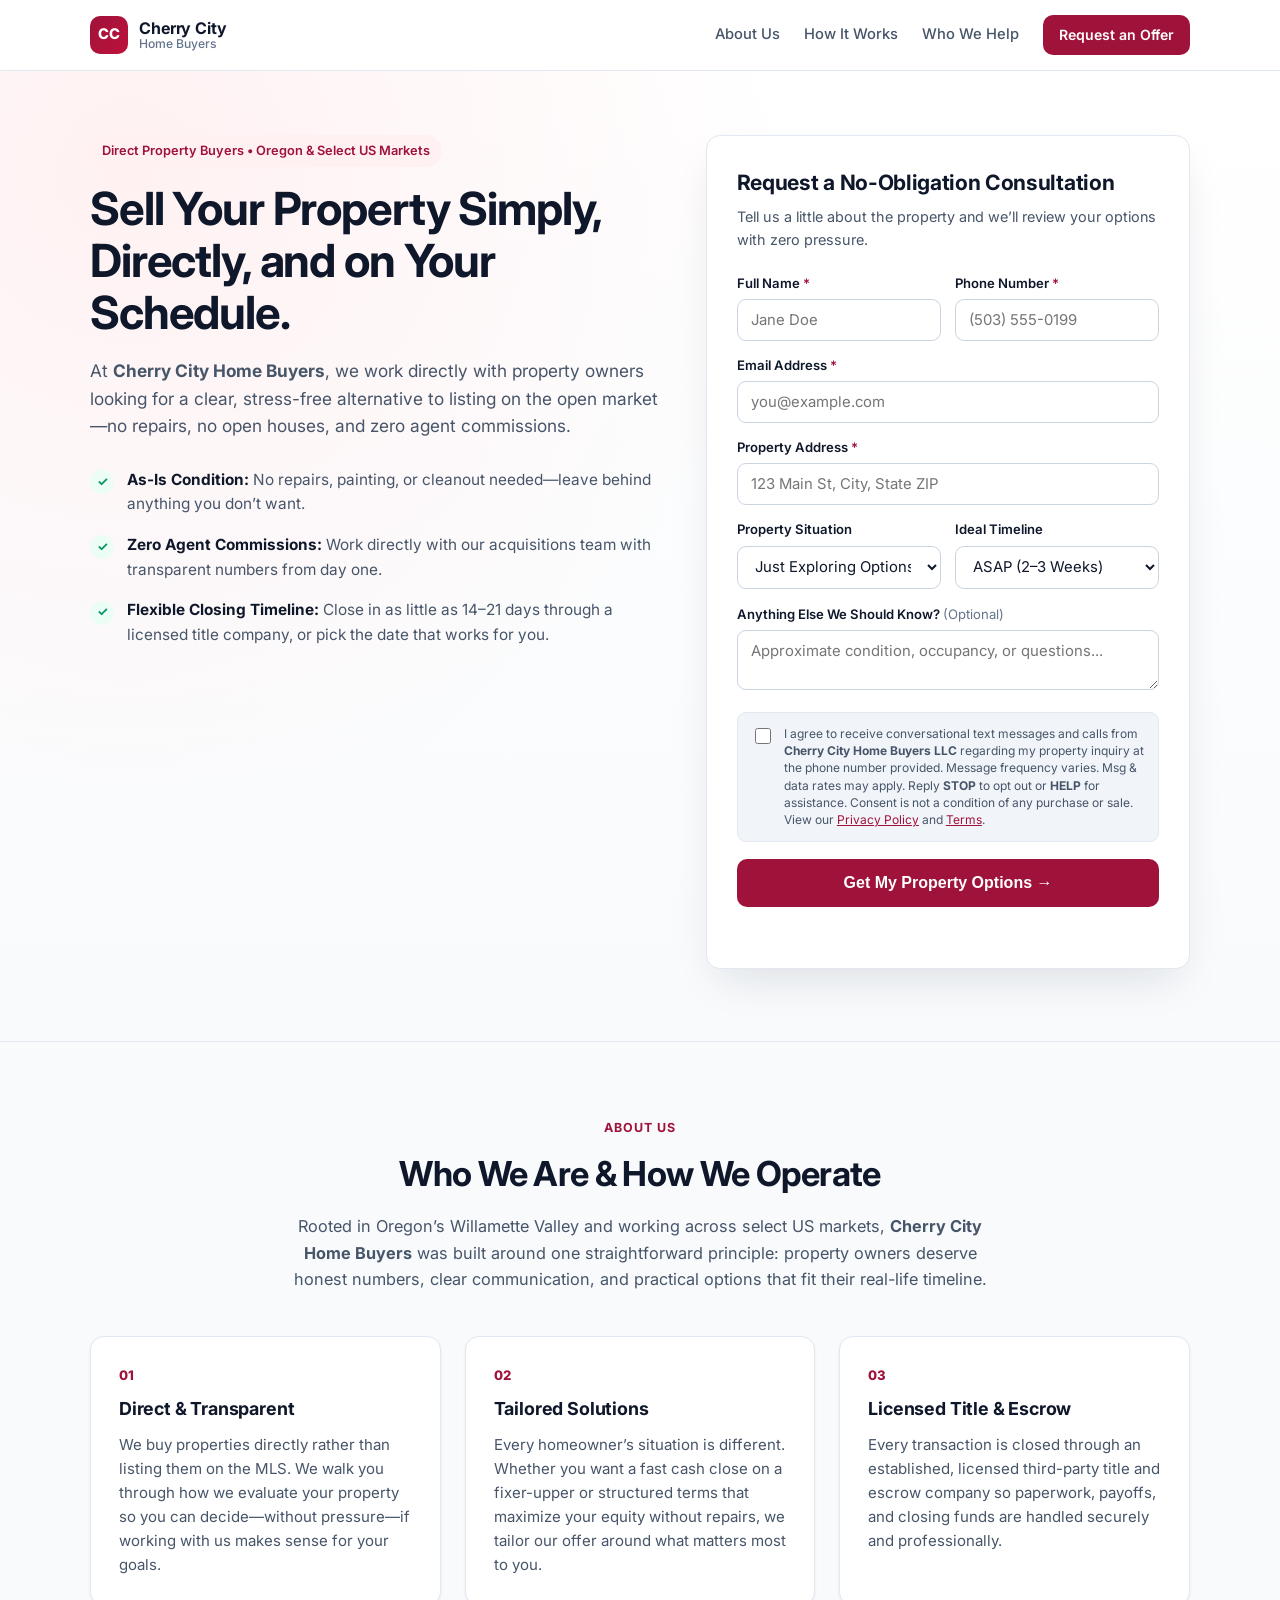
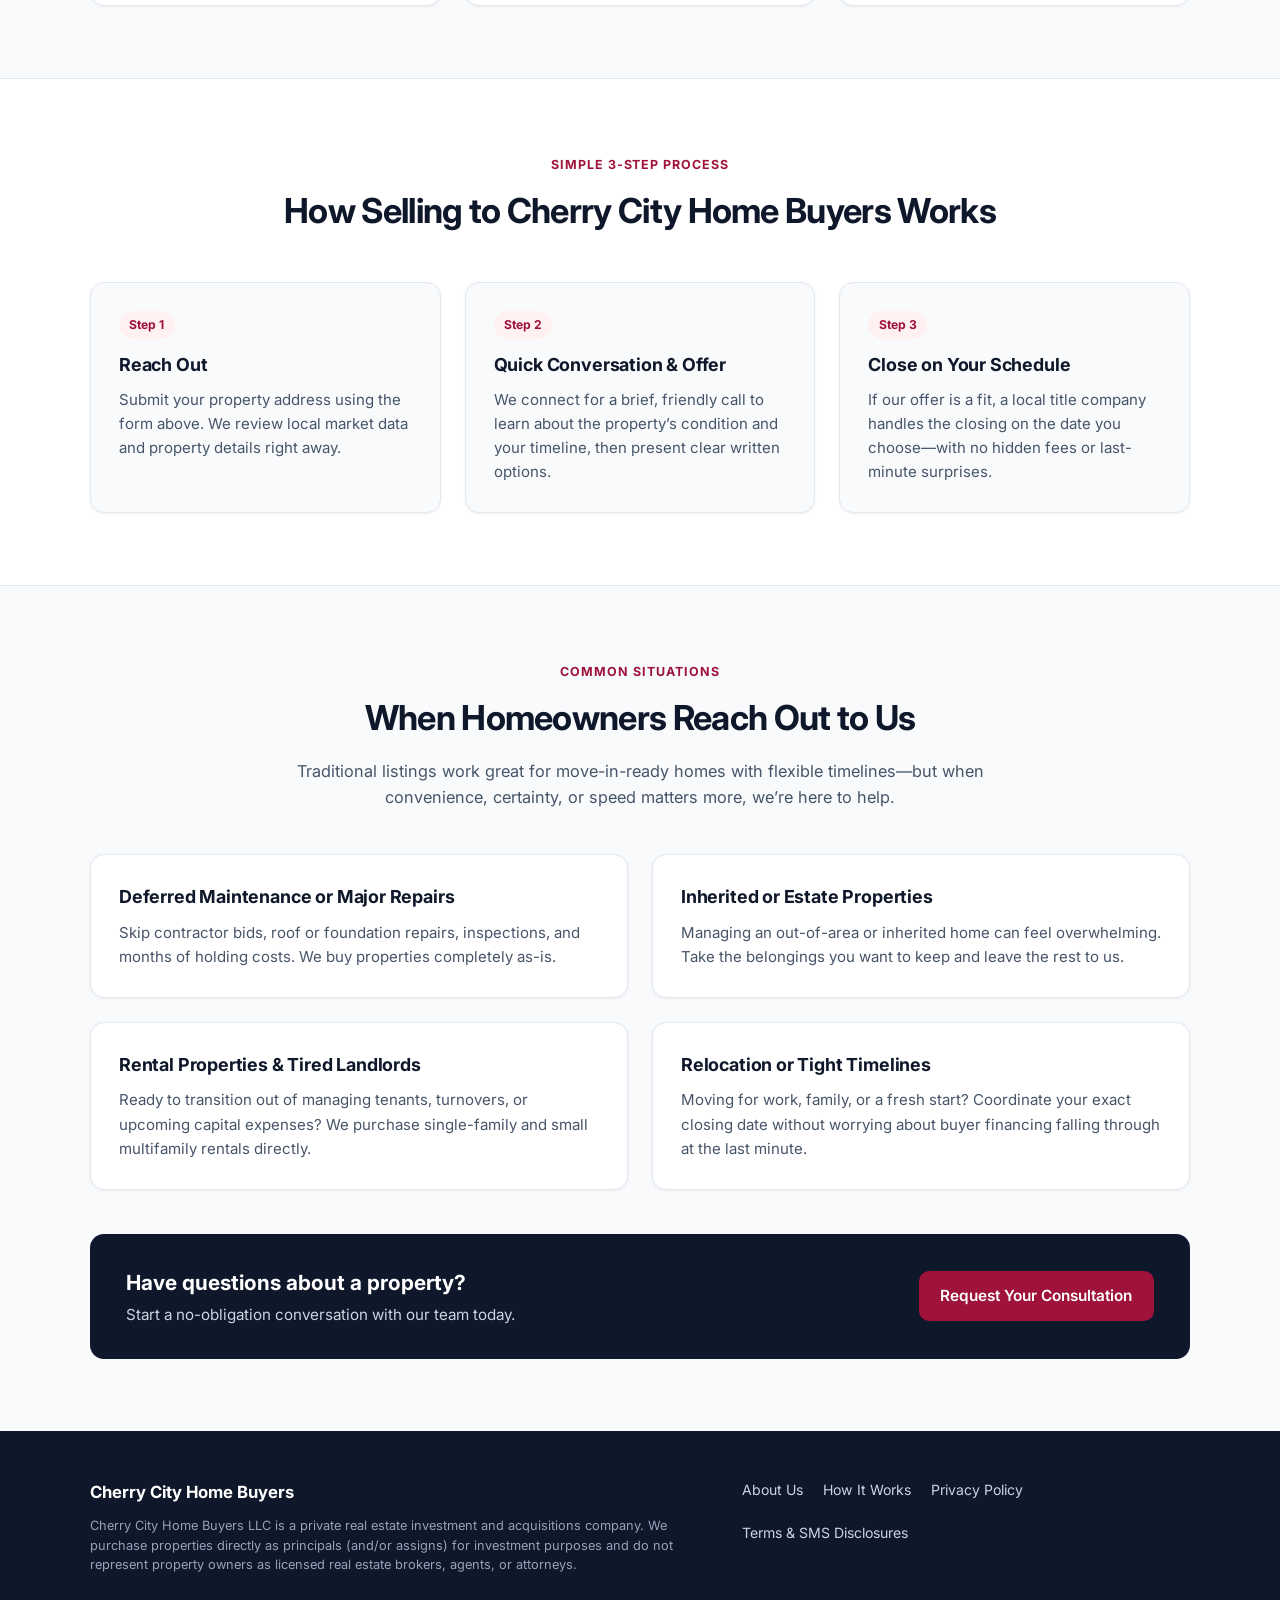
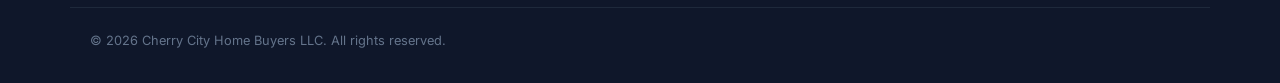
==== index.html @ fb37adcb "Initial launch: Cherry City Home Buyers About Us, lead capture & A2P compliance pages" ====
<!DOCTYPE html>
<html lang="en">
<head>
  <meta charset="UTF-8" />
  <meta name="viewport" content="width=device-width, initial-scale=1.0" />
  <title>Cherry City Home Buyers | Direct Real Estate Solutions</title>
  <meta name="description" content="Cherry City Home Buyers works directly with homeowners in Oregon and select US markets to provide fair, straightforward property offers with zero commissions and flexible closing timelines." />
  <link rel="preconnect" href="https://fonts.googleapis.com" />
  <link rel="preconnect" href="https://fonts.gstatic.com" crossorigin />
  <link href="https://fonts.googleapis.com/css2?family=Inter:wght@400;500;600;700;800&display=swap" rel="stylesheet" />
  <link rel="stylesheet" href="styles.css" />
</head>
<body>
  <!-- Header -->
  <header class="site-header">
    <div class="container nav-inner">
      <a href="#" class="brand" aria-label="Cherry City Home Buyers Home">
        <span class="brand-mark" aria-hidden="true">CC</span>
        <span class="brand-text">
          <strong>Cherry City</strong>
          <span>Home Buyers</span>
        </span>
      </a>
      <nav class="nav-links" aria-label="Primary Navigation">
        <a href="#about">About Us</a>
        <a href="#how-it-works">How It Works</a>
        <a href="#situations">Who We Help</a>
        <a href="#get-offer" class="btn btn-sm btn-primary">Request an Offer</a>
      </nav>
    </div>
  </header>

  <!-- Hero + Lead Capture -->
  <main>
    <section class="hero">
      <div class="container hero-grid">
        <div class="hero-copy">
          <div class="eyebrow">Direct Property Buyers &bull; Oregon &amp; Select US Markets</div>
          <h1>Sell Your Property Simply, Directly, and on Your Schedule.</h1>
          <p class="lead">
            At <strong>Cherry City Home Buyers</strong>, we work directly with property owners looking for a clear, stress-free alternative to listing on the open market—no repairs, no open houses, and zero agent commissions.
          </p>
          <ul class="trust-list">
            <li>
              <span class="check-icon" aria-hidden="true">&#10003;</span>
              <div><strong>As-Is Condition:</strong> No repairs, painting, or cleanout needed—leave behind anything you don’t want.</div>
            </li>
            <li>
              <span class="check-icon" aria-hidden="true">&#10003;</span>
              <div><strong>Zero Agent Commissions:</strong> Work directly with our acquisitions team with transparent numbers from day one.</div>
            </li>
            <li>
              <span class="check-icon" aria-hidden="true">&#10003;</span>
              <div><strong>Flexible Closing Timeline:</strong> Close in as little as 14–21 days through a licensed title company, or pick the date that works for you.</div>
            </li>
          </ul>
        </div>

        <!-- Lead Capture Card -->
        <div class="form-card" id="get-offer">
          <div class="form-card-header">
            <h2>Request a No-Obligation Consultation</h2>
            <p>Tell us a little about the property and we’ll review your options with zero pressure.</p>
          </div>

          <form id="leadForm" novalidate>
            <div class="form-row">
              <div class="field">
                <label for="fullName">Full Name <span class="req">*</span></label>
                <input type="text" id="fullName" name="full_name" placeholder="Jane Doe" required autocomplete="name" />
              </div>
              <div class="field">
                <label for="phone">Phone Number <span class="req">*</span></label>
                <input type="tel" id="phone" name="phone" placeholder="(503) 555-0199" required autocomplete="tel" />
              </div>
            </div>

            <div class="field">
              <label for="email">Email Address <span class="req">*</span></label>
              <input type="email" id="email" name="email" placeholder="you@example.com" required autocomplete="email" />
            </div>

            <div class="field">
              <label for="propertyAddress">Property Address <span class="req">*</span></label>
              <input type="text" id="propertyAddress" name="property_address" placeholder="123 Main St, City, State ZIP" required autocomplete="street-address" />
            </div>

            <div class="form-row">
              <div class="field">
                <label for="situation">Property Situation</label>
                <select id="situation" name="situation">
                  <option value="Exploring Options">Just Exploring Options</option>
                  <option value="Sell As-Is / Needs Repairs">Needs Repairs / Sell As-Is</option>
                  <option value="Inherited / Estate Property">Inherited / Estate Property</option>
                  <option value="Relocating">Relocating / Downsizing</option>
                  <option value="Rental / Landlord">Rental Property / Tired Landlord</option>
                  <option value="Flexible / Creative Terms">Open to Flexible / Creative Terms</option>
                </select>
              </div>
              <div class="field">
                <label for="timeline">Ideal Timeline</label>
                <select id="timeline" name="timeline">
                  <option value="ASAP (2-3 Weeks)">ASAP (2–3 Weeks)</option>
                  <option value="30-60 Days">30–60 Days</option>
                  <option value="60+ Days">60+ Days</option>
                  <option value="No Rush / Just Curious">No Rush / Comparing Options</option>
                </select>
              </div>
            </div>

            <div class="field">
              <label for="notes">Anything Else We Should Know? <span class="opt">(Optional)</span></label>
              <textarea id="notes" name="notes" rows="2" placeholder="Approximate condition, occupancy, or questions..."></textarea>
            </div>

            <!-- Unchecked SMS Opt-In Checkbox (A2P 10DLC Carrier Compliant) -->
            <div class="consent-box">
              <input type="checkbox" id="smsConsent" name="sms_consent" value="yes" />
              <label for="smsConsent">
                I agree to receive conversational text messages and calls from <strong>Cherry City Home Buyers LLC</strong> regarding my property inquiry at the phone number provided. Message frequency varies. Msg &amp; data rates may apply. Reply <strong>STOP</strong> to opt out or <strong>HELP</strong> for assistance. Consent is not a condition of any purchase or sale. View our <a href="privacy.html">Privacy Policy</a> and <a href="terms.html">Terms</a>.
              </label>
            </div>

            <button type="submit" class="btn btn-primary btn-block" id="submitBtn">
              Get My Property Options &rarr;
            </button>
            <p class="form-status" id="formStatus" role="status" aria-live="polite"></p>
          </form>
        </div>
      </div>
    </section>

    <!-- About Us Section -->
    <section class="section" id="about">
      <div class="container">
        <div class="section-header">
          <span class="section-tag">About Us</span>
          <h2>Who We Are &amp; How We Operate</h2>
          <p>
            Rooted in Oregon’s Willamette Valley and working across select US markets, <strong>Cherry City Home Buyers</strong> was built around one straightforward principle: property owners deserve honest numbers, clear communication, and practical options that fit their real-life timeline.
          </p>
        </div>

        <div class="cards-grid three-col">
          <article class="info-card">
            <div class="card-num">01</div>
            <h3>Direct &amp; Transparent</h3>
            <p>
              We buy properties directly rather than listing them on the MLS. We walk you through how we evaluate your property so you can decide—without pressure—if working with us makes sense for your goals.
            </p>
          </article>

          <article class="info-card">
            <div class="card-num">02</div>
            <h3>Tailored Solutions</h3>
            <p>
              Every homeowner’s situation is different. Whether you want a fast cash close on a fixer-upper or structured terms that maximize your equity without repairs, we tailor our offer around what matters most to you.
            </p>
          </article>

          <article class="info-card">
            <div class="card-num">03</div>
            <h3>Licensed Title &amp; Escrow</h3>
            <p>
              Every transaction is closed through an established, licensed third-party title and escrow company so paperwork, payoffs, and closing funds are handled securely and professionally.
            </p>
          </article>
        </div>
      </div>
    </section>

    <!-- How It Works -->
    <section class="section section-alt" id="how-it-works">
      <div class="container">
        <div class="section-header">
          <span class="section-tag">Simple 3-Step Process</span>
          <h2>How Selling to Cherry City Home Buyers Works</h2>
        </div>

        <div class="steps-grid">
          <div class="step-card">
            <span class="step-badge">Step 1</span>
            <h3>Reach Out</h3>
            <p>Submit your property address using the form above. We review local market data and property details right away.</p>
          </div>
          <div class="step-card">
            <span class="step-badge">Step 2</span>
            <h3>Quick Conversation &amp; Offer</h3>
            <p>We connect for a brief, friendly call to learn about the property’s condition and your timeline, then present clear written options.</p>
          </div>
          <div class="step-card">
            <span class="step-badge">Step 3</span>
            <h3>Close on Your Schedule</h3>
            <p>If our offer is a fit, a local title company handles the closing on the date you choose—with no hidden fees or last-minute surprises.</p>
          </div>
        </div>
      </div>
    </section>

    <!-- Situations We Help With -->
    <section class="section" id="situations">
      <div class="container">
        <div class="section-header">
          <span class="section-tag">Common Situations</span>
          <h2>When Homeowners Reach Out to Us</h2>
          <p>Traditional listings work great for move-in-ready homes with flexible timelines—but when convenience, certainty, or speed matters more, we’re here to help.</p>
        </div>

        <div class="cards-grid two-col">
          <div class="situation-item">
            <h3>Deferred Maintenance or Major Repairs</h3>
            <p>Skip contractor bids, roof or foundation repairs, inspections, and months of holding costs. We buy properties completely as-is.</p>
          </div>
          <div class="situation-item">
            <h3>Inherited or Estate Properties</h3>
            <p>Managing an out-of-area or inherited home can feel overwhelming. Take the belongings you want to keep and leave the rest to us.</p>
          </div>
          <div class="situation-item">
            <h3>Rental Properties &amp; Tired Landlords</h3>
            <p>Ready to transition out of managing tenants, turnovers, or upcoming capital expenses? We purchase single-family and small multifamily rentals directly.</p>
          </div>
          <div class="situation-item">
            <h3>Relocation or Tight Timelines</h3>
            <p>Moving for work, family, or a fresh start? Coordinate your exact closing date without worrying about buyer financing falling through at the last minute.</p>
          </div>
        </div>

        <div class="cta-banner">
          <div>
            <h3>Have questions about a property?</h3>
            <p>Start a no-obligation conversation with our team today.</p>
          </div>
          <a href="#get-offer" class="btn btn-primary">Request Your Consultation</a>
        </div>
      </div>
    </section>
  </main>

  <!-- Footer -->
  <footer class="site-footer">
    <div class="container footer-inner">
      <div class="footer-brand">
        <strong>Cherry City Home Buyers</strong>
        <p class="disclosure">
          Cherry City Home Buyers LLC is a private real estate investment and acquisitions company. We purchase properties directly as principals (and/or assigns) for investment purposes and do not represent property owners as licensed real estate brokers, agents, or attorneys.
        </p>
      </div>
      <div class="footer-links">
        <a href="#about">About Us</a>
        <a href="#how-it-works">How It Works</a>
        <a href="privacy.html">Privacy Policy</a>
        <a href="terms.html">Terms &amp; SMS Disclosures</a>
      </div>
    </div>
    <div class="container footer-bottom">
      <span>&copy; <span id="year">2026</span> Cherry City Home Buyers LLC. All rights reserved.</span>
    </div>
  </footer>

  <script src="script.js"></script>
</body>
</html>
---- styles.css ----
:root {
  --bg: #f8fafc;
  --surface: #ffffff;
  --surface-alt: #f1f5f9;
  --ink: #0f172a;
  --ink-muted: #475569;
  --ink-subtle: #64748b;
  --accent: #9f1239;       /* Refined Cherry Crimson */
  --accent-hover: #881337;
  --accent-soft: #fff1f2;
  --emerald: #059669;
  --border: #e2e8f0;
  --radius: 14px;
  --shadow-sm: 0 1px 3px rgba(15, 23, 42, 0.06);
  --shadow-lg: 0 20px 45px -12px rgba(15, 23, 42, 0.12);
}

*, *::before, *::after {
  box-sizing: border-box;
}

html {
  scroll-behavior: smooth;
}

body {
  margin: 0;
  font-family: 'Inter', -apple-system, BlinkMacSystemFont, 'Segoe UI', Roboto, sans-serif;
  color: var(--ink);
  background-color: var(--bg);
  line-height: 1.6;
  -webkit-font-smoothing: antialiased;
}

.container {
  width: 100%;
  max-width: 1140px;
  margin: 0 auto;
  padding: 0 1.25rem;
}

/* Header */
.site-header {
  position: sticky;
  top: 0;
  z-index: 50;
  background: rgba(255, 255, 255, 0.92);
  backdrop-filter: blur(10px);
  border-bottom: 1px solid var(--border);
}

.nav-inner {
  display: flex;
  align-items: center;
  justify-content: space-between;
  height: 70px;
  gap: 1rem;
}

.brand {
  display: inline-flex;
  align-items: center;
  gap: 0.7rem;
  text-decoration: none;
  color: var(--ink);
}

.brand-mark {
  display: inline-flex;
  align-items: center;
  justify-content: center;
  width: 38px;
  height: 38px;
  border-radius: 10px;
  background: linear-gradient(135deg, var(--accent), #be123c);
  color: #fff;
  font-weight: 800;
  font-size: 0.92rem;
  letter-spacing: -0.02em;
}

.brand-text {
  display: flex;
  flex-direction: column;
  line-height: 1.15;
}

.brand-text strong {
  font-size: 1rem;
  font-weight: 700;
  letter-spacing: -0.01em;
}

.brand-text span {
  font-size: 0.76rem;
  color: var(--ink-subtle);
  font-weight: 500;
}

.nav-links {
  display: flex;
  align-items: center;
  gap: 1.5rem;
}

.nav-links a:not(.btn) {
  text-decoration: none;
  color: var(--ink-muted);
  font-size: 0.92rem;
  font-weight: 500;
  transition: color 0.15s ease;
}

.nav-links a:not(.btn):hover {
  color: var(--ink);
}

/* Buttons */
.btn {
  display: inline-flex;
  align-items: center;
  justify-content: center;
  padding: 0.8rem 1.35rem;
  border-radius: 10px;
  font-weight: 600;
  font-size: 0.96rem;
  text-decoration: none;
  border: none;
  cursor: pointer;
  transition: background-color 0.15s ease, transform 0.1s ease;
}

.btn-sm {
  padding: 0.55rem 1rem;
  font-size: 0.88rem;
}

.btn-primary {
  background-color: var(--accent);
  color: #ffffff;
}

.btn-primary:hover {
  background-color: var(--accent-hover);
}

.btn-block {
  width: 100%;
  padding: 0.92rem 1.4rem;
  font-size: 1rem;
}

/* Hero */
.hero {
  padding: 4rem 0 4.5rem;
  background: radial-gradient(circle at 10% 10%, #fff1f2 0%, transparent 45%),
              linear-gradient(180deg, #ffffff 0%, var(--bg) 100%);
  border-bottom: 1px solid var(--border);
}

.hero-grid {
  display: grid;
  grid-template-columns: 1.08fr 0.92fr;
  gap: 3rem;
  align-items: start;
}

.eyebrow {
  display: inline-block;
  padding: 0.35rem 0.75rem;
  border-radius: 999px;
  background: var(--accent-soft);
  color: var(--accent);
  font-size: 0.8rem;
  font-weight: 600;
  margin-bottom: 1rem;
}

.hero-copy h1 {
  font-size: clamp(2rem, 3.8vw, 2.85rem);
  line-height: 1.14;
  letter-spacing: -0.025em;
  margin: 0 0 1.15rem;
}

.lead {
  font-size: 1.08rem;
  color: var(--ink-muted);
  margin: 0 0 1.75rem;
}

.trust-list {
  list-style: none;
  padding: 0;
  margin: 0;
  display: grid;
  gap: 1rem;
}

.trust-list li {
  display: flex;
  align-items: flex-start;
  gap: 0.8rem;
  font-size: 0.96rem;
  color: var(--ink-muted);
}

.trust-list strong {
  color: var(--ink);
}

.check-icon {
  flex-shrink: 0;
  width: 24px;
  height: 24px;
  border-radius: 50%;
  background: #ecfdf5;
  color: var(--emerald);
  display: inline-flex;
  align-items: center;
  justify-content: center;
  font-size: 0.8rem;
  font-weight: 700;
  margin-top: 0.15rem;
}

/* Lead Form Card */
.form-card {
  background: var(--surface);
  border: 1px solid var(--border);
  border-radius: var(--radius);
  padding: 1.85rem;
  box-shadow: var(--shadow-lg);
}

.form-card-header h2 {
  margin: 0 0 0.35rem;
  font-size: 1.32rem;
  letter-spacing: -0.015em;
}

.form-card-header p {
  margin: 0 0 1.35rem;
  font-size: 0.9rem;
  color: var(--ink-muted);
}

.form-row {
  display: grid;
  grid-template-columns: 1fr 1fr;
  gap: 0.85rem;
}

.field {
  margin-bottom: 0.9rem;
}

.field label {
  display: block;
  font-size: 0.82rem;
  font-weight: 600;
  margin-bottom: 0.32rem;
  color: var(--ink);
}

.req {
  color: var(--accent);
}

.opt {
  color: var(--ink-subtle);
  font-weight: 400;
}

.field input,
.field select,
.field textarea {
  width: 100%;
  padding: 0.68rem 0.82rem;
  border: 1px solid #cbd5e1;
  border-radius: 9px;
  font-family: inherit;
  font-size: 0.93rem;
  color: var(--ink);
  background: #ffffff;
  transition: border-color 0.15s ease, box-shadow 0.15s ease;
}

.field input:focus,
.field select:focus,
.field textarea:focus {
  outline: none;
  border-color: var(--accent);
  box-shadow: 0 0 0 3px rgba(159, 18, 57, 0.12);
}

.consent-box {
  display: flex;
  align-items: flex-start;
  gap: 0.6rem;
  background: var(--surface-alt);
  border: 1px solid var(--border);
  border-radius: 9px;
  padding: 0.75rem 0.85rem;
  margin: 0.5rem 0 1.1rem;
}

.consent-box input[type="checkbox"] {
  margin-top: 0.22rem;
  width: 16px;
  height: 16px;
  accent-color: var(--accent);
  flex-shrink: 0;
}

.consent-box label {
  font-size: 0.75rem;
  line-height: 1.45;
  color: var(--ink-muted);
}

.consent-box a {
  color: var(--accent);
}

.form-status {
  margin: 0.75rem 0 0;
  font-size: 0.88rem;
  text-align: center;
  min-height: 1.2rem;
}

.form-status.success {
  color: #047857;
  font-weight: 600;
}

.form-status.error {
  color: #b91c1c;
  font-weight: 500;
}

/* Sections */
.section {
  padding: 4.5rem 0;
}

.section-alt {
  background: var(--surface);
  border-top: 1px solid var(--border);
  border-bottom: 1px solid var(--border);
}

.section-header {
  max-width: 720px;
  margin: 0 auto 2.75rem;
  text-align: center;
}

.section-tag {
  display: inline-block;
  font-size: 0.78rem;
  font-weight: 700;
  text-transform: uppercase;
  letter-spacing: 0.08em;
  color: var(--accent);
  margin-bottom: 0.5rem;
}

.section-header h2 {
  font-size: clamp(1.65rem, 3vw, 2.15rem);
  letter-spacing: -0.02em;
  margin: 0 0 0.8rem;
}

.section-header p {
  margin: 0;
  color: var(--ink-muted);
  font-size: 1.02rem;
}

.cards-grid {
  display: grid;
  gap: 1.5rem;
}

.three-col {
  grid-template-columns: repeat(3, 1fr);
}

.two-col {
  grid-template-columns: repeat(2, 1fr);
}

.info-card,
.step-card,
.situation-item {
  background: var(--surface);
  border: 1px solid var(--border);
  border-radius: var(--radius);
  padding: 1.75rem;
  box-shadow: var(--shadow-sm);
}

.section-alt .step-card {
  background: var(--bg);
}

.card-num {
  font-size: 0.82rem;
  font-weight: 800;
  color: var(--accent);
  margin-bottom: 0.6rem;
}

.info-card h3,
.step-card h3,
.situation-item h3 {
  margin: 0 0 0.55rem;
  font-size: 1.12rem;
  letter-spacing: -0.01em;
}

.info-card p,
.step-card p,
.situation-item p {
  margin: 0;
  color: var(--ink-muted);
  font-size: 0.94rem;
}

.steps-grid {
  display: grid;
  grid-template-columns: repeat(3, 1fr);
  gap: 1.5rem;
}

.step-badge {
  display: inline-block;
  padding: 0.25rem 0.65rem;
  border-radius: 999px;
  background: var(--accent-soft);
  color: var(--accent);
  font-size: 0.76rem;
  font-weight: 700;
  margin-bottom: 0.75rem;
}

.cta-banner {
  margin-top: 2.75rem;
  background: #0f172a;
  color: #ffffff;
  border-radius: var(--radius);
  padding: 2rem 2.25rem;
  display: flex;
  align-items: center;
  justify-content: space-between;
  gap: 1.5rem;
}

.cta-banner h3 {
  margin: 0 0 0.25rem;
  font-size: 1.3rem;
}

.cta-banner p {
  margin: 0;
  color: #cbd5e1;
  font-size: 0.95rem;
}

/* Legal Pages */
.legal-page {
  padding: 3.5rem 0 4.5rem;
}

.legal-box {
  max-width: 800px;
  margin: 0 auto;
  background: var(--surface);
  border: 1px solid var(--border);
  border-radius: var(--radius);
  padding: 2.5rem;
}

.legal-box h1 {
  margin-top: 0;
  font-size: 1.9rem;
}

.legal-box h2 {
  font-size: 1.18rem;
  margin-top: 1.75rem;
}

.legal-box p,
.legal-box li {
  color: var(--ink-muted);
  font-size: 0.95rem;
}

/* Footer */
.site-footer {
  background: #0f172a;
  color: #cbd5e1;
  padding: 3rem 0 2rem;
}

.footer-inner {
  display: flex;
  justify-content: space-between;
  gap: 2rem;
  padding-bottom: 2rem;
  border-bottom: 1px solid #1e293b;
}

.footer-brand {
  max-width: 620px;
}

.footer-brand strong {
  color: #ffffff;
  font-size: 1.05rem;
}

.disclosure {
  margin: 0.6rem 0 0;
  font-size: 0.8rem;
  color: #94a3b8;
  line-height: 1.55;
}

.footer-links {
  display: flex;
  flex-wrap: wrap;
  gap: 1.25rem;
  align-content: flex-start;
}

.footer-links a {
  color: #cbd5e1;
  text-decoration: none;
  font-size: 0.88rem;
}

.footer-links a:hover {
  color: #ffffff;
}

.footer-bottom {
  padding-top: 1.4rem;
  font-size: 0.8rem;
  color: #64748b;
}

/* Responsive */
@media (max-width: 920px) {
  .hero-grid,
  .three-col,
  .steps-grid {
    grid-template-columns: 1fr;
  }

  .hero {
    padding: 2.75rem 0 3.25rem;
  }
}

@media (max-width: 640px) {
  .nav-links a:not(.btn) {
    display: none;
  }

  .form-row,
  .two-col {
    grid-template-columns: 1fr;
  }

  .cta-banner,
  .footer-inner {
    flex-direction: column;
    align-items: flex-start;
  }

  .form-card,
  .legal-box {
    padding: 1.35rem;
  }
}
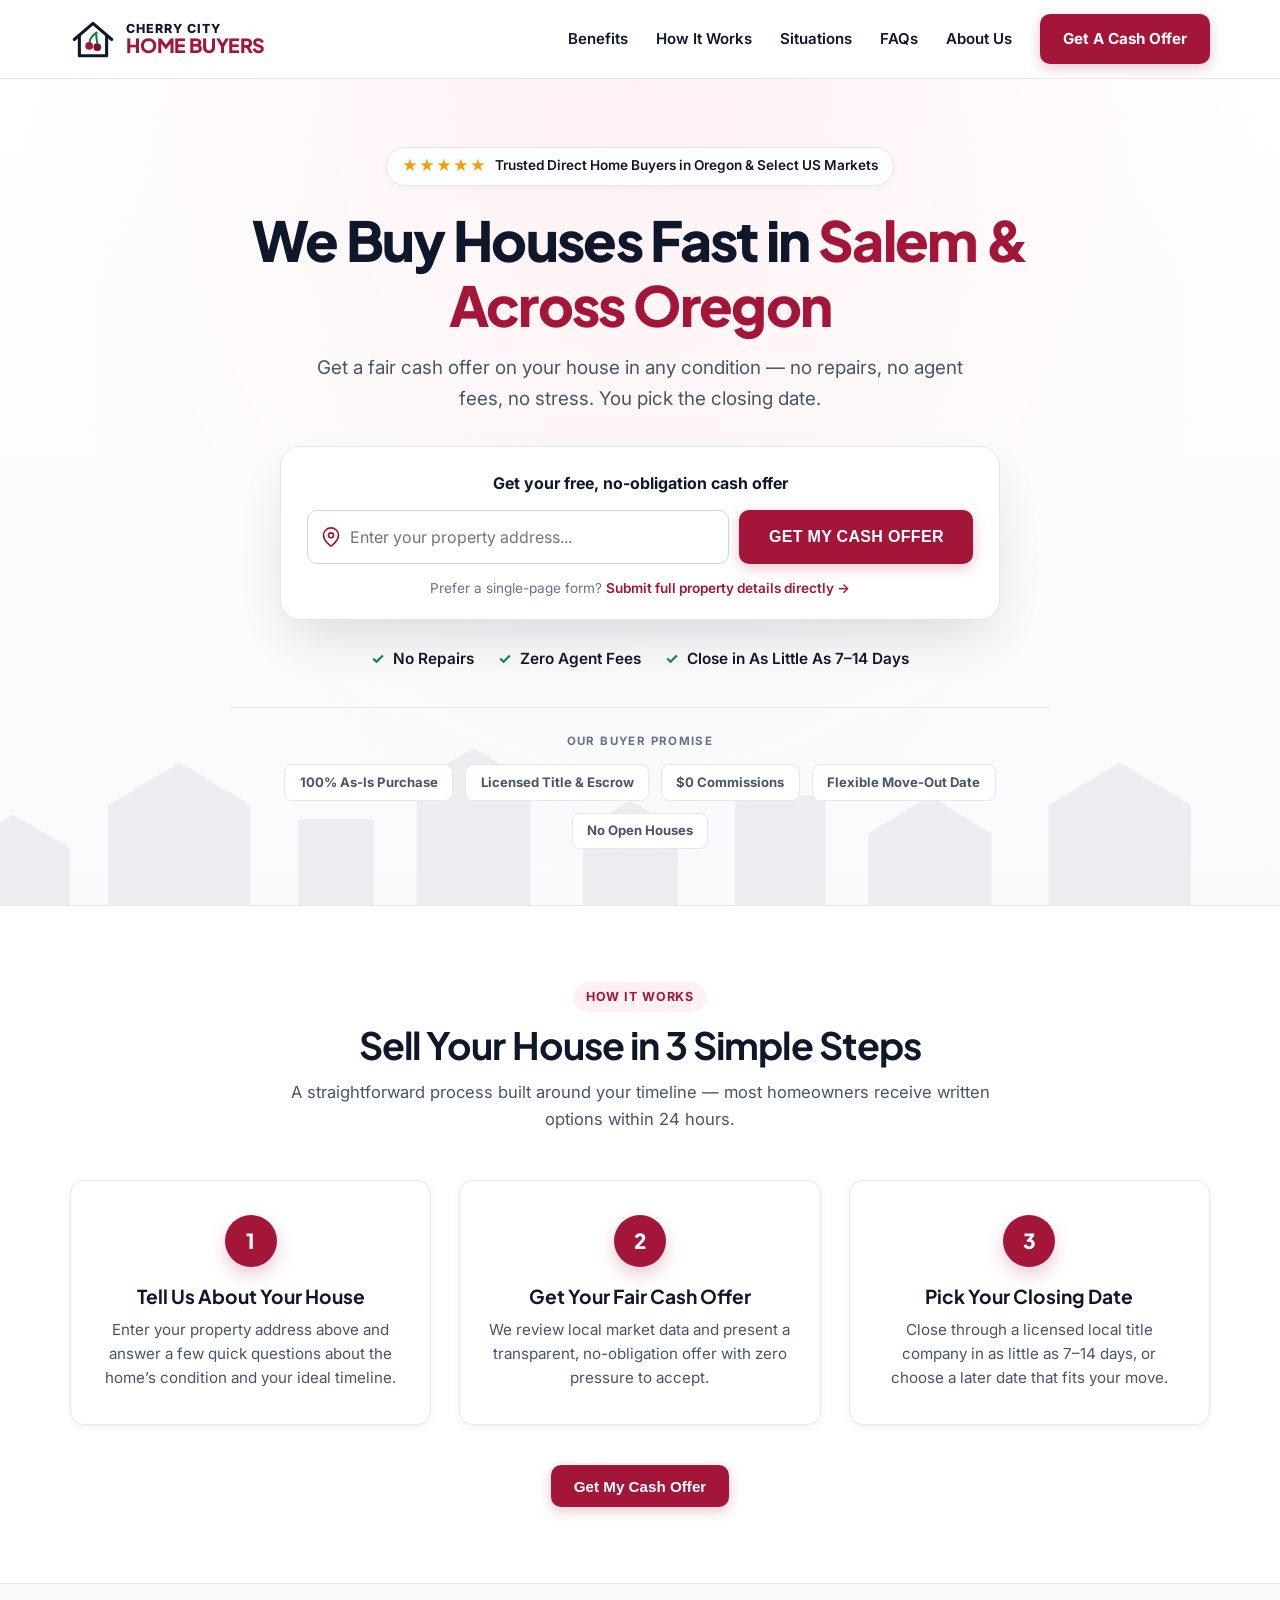
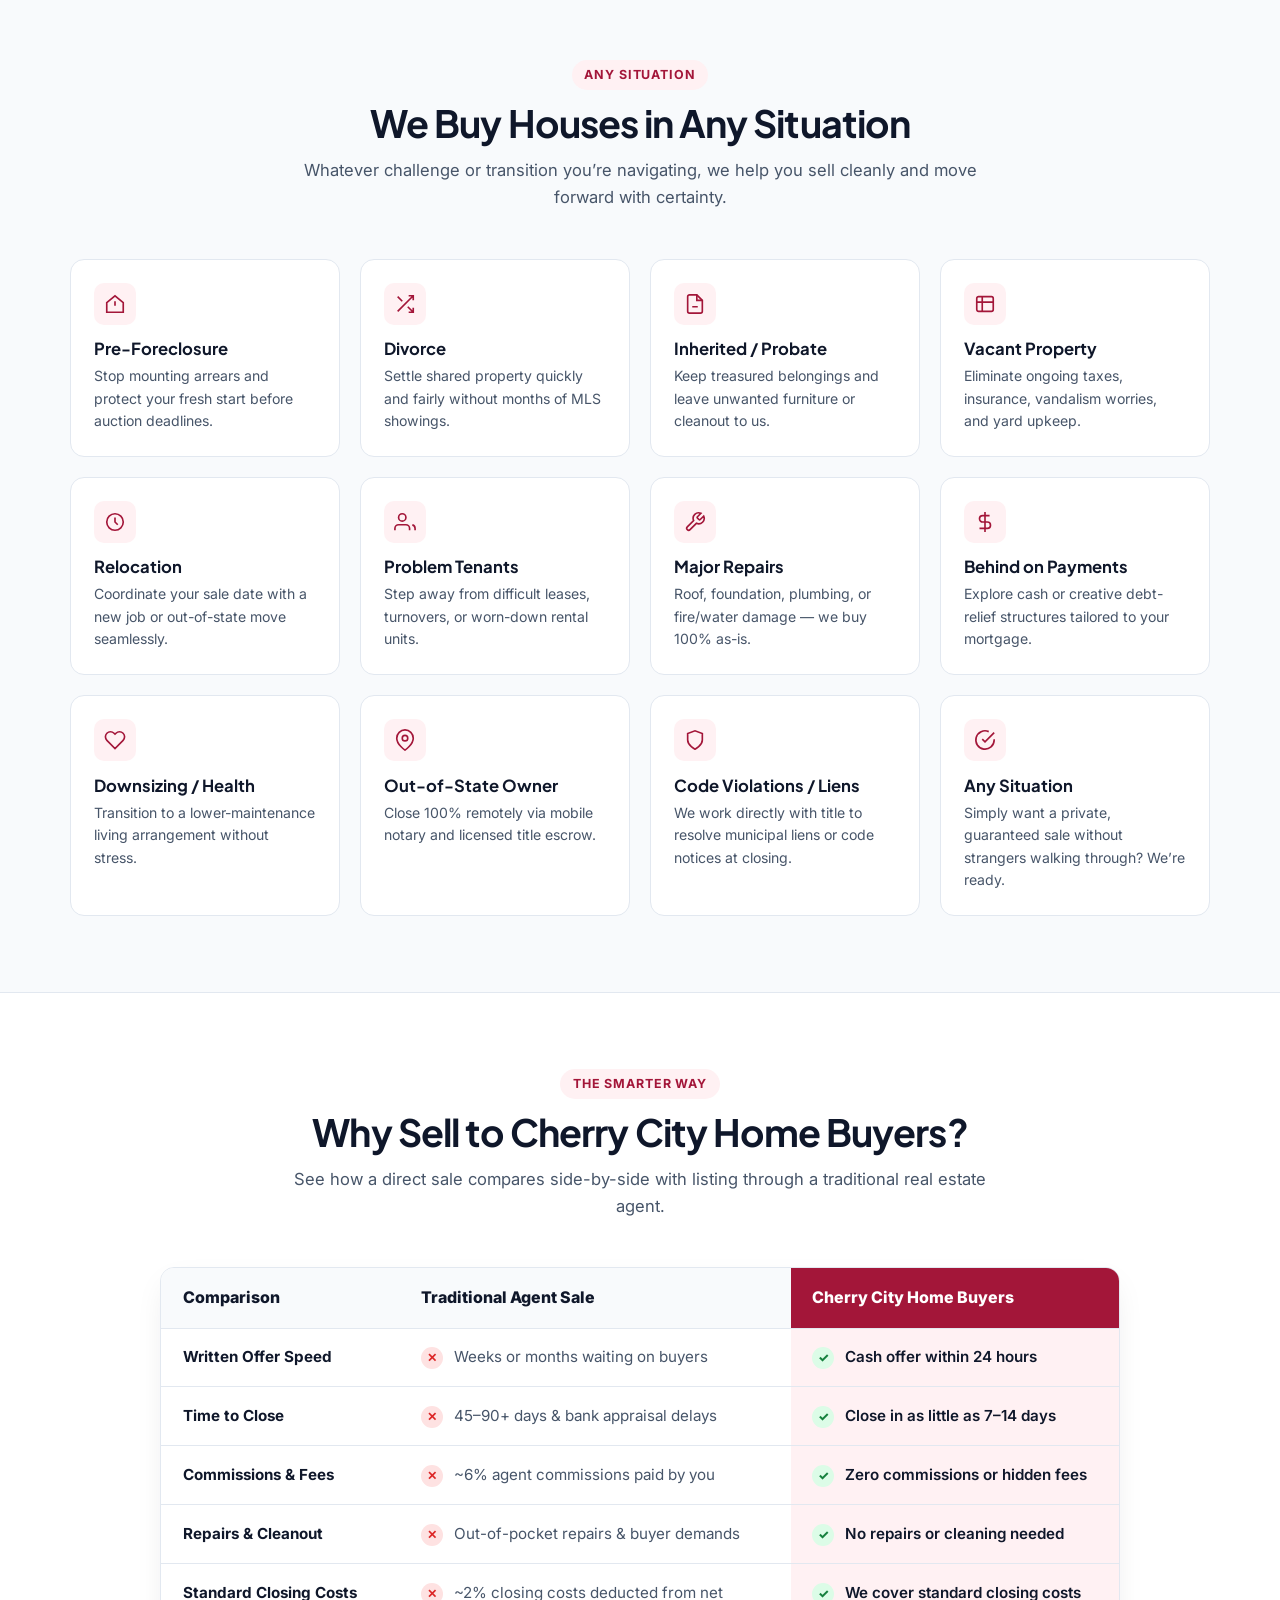
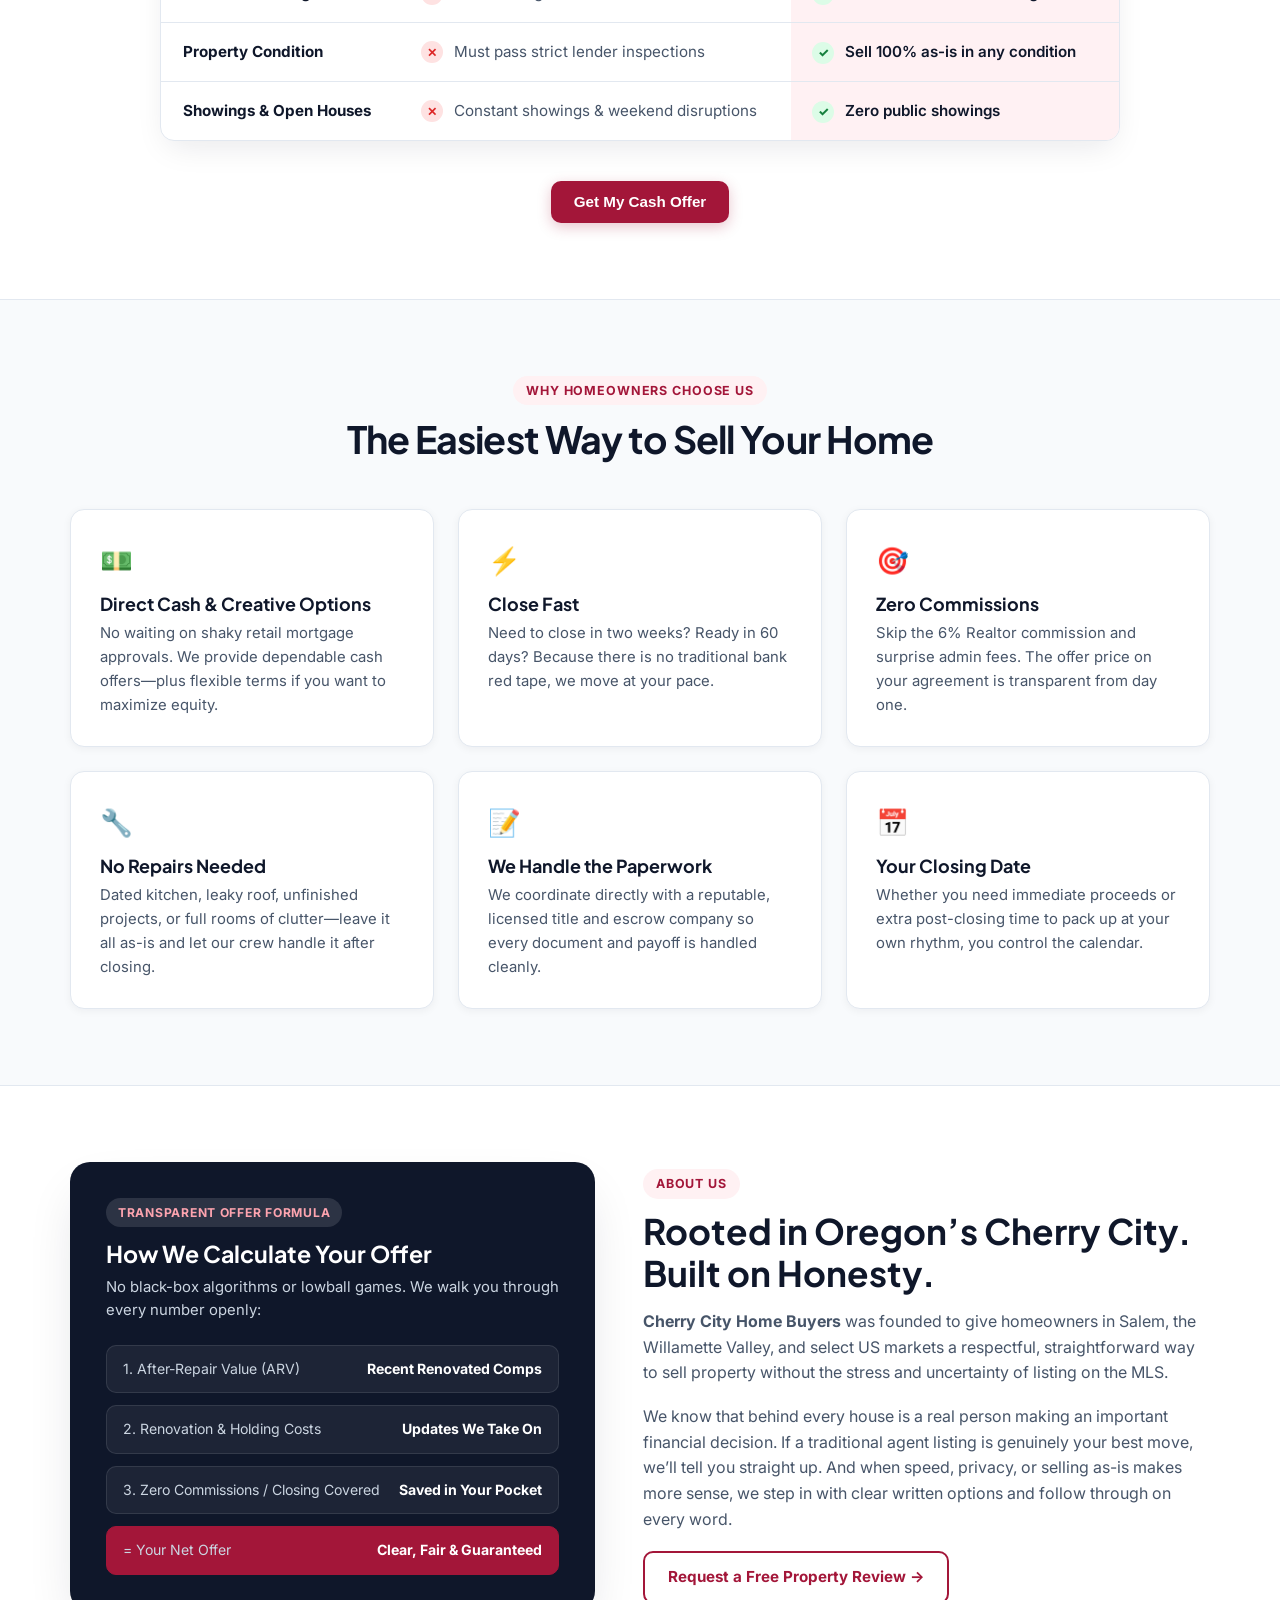
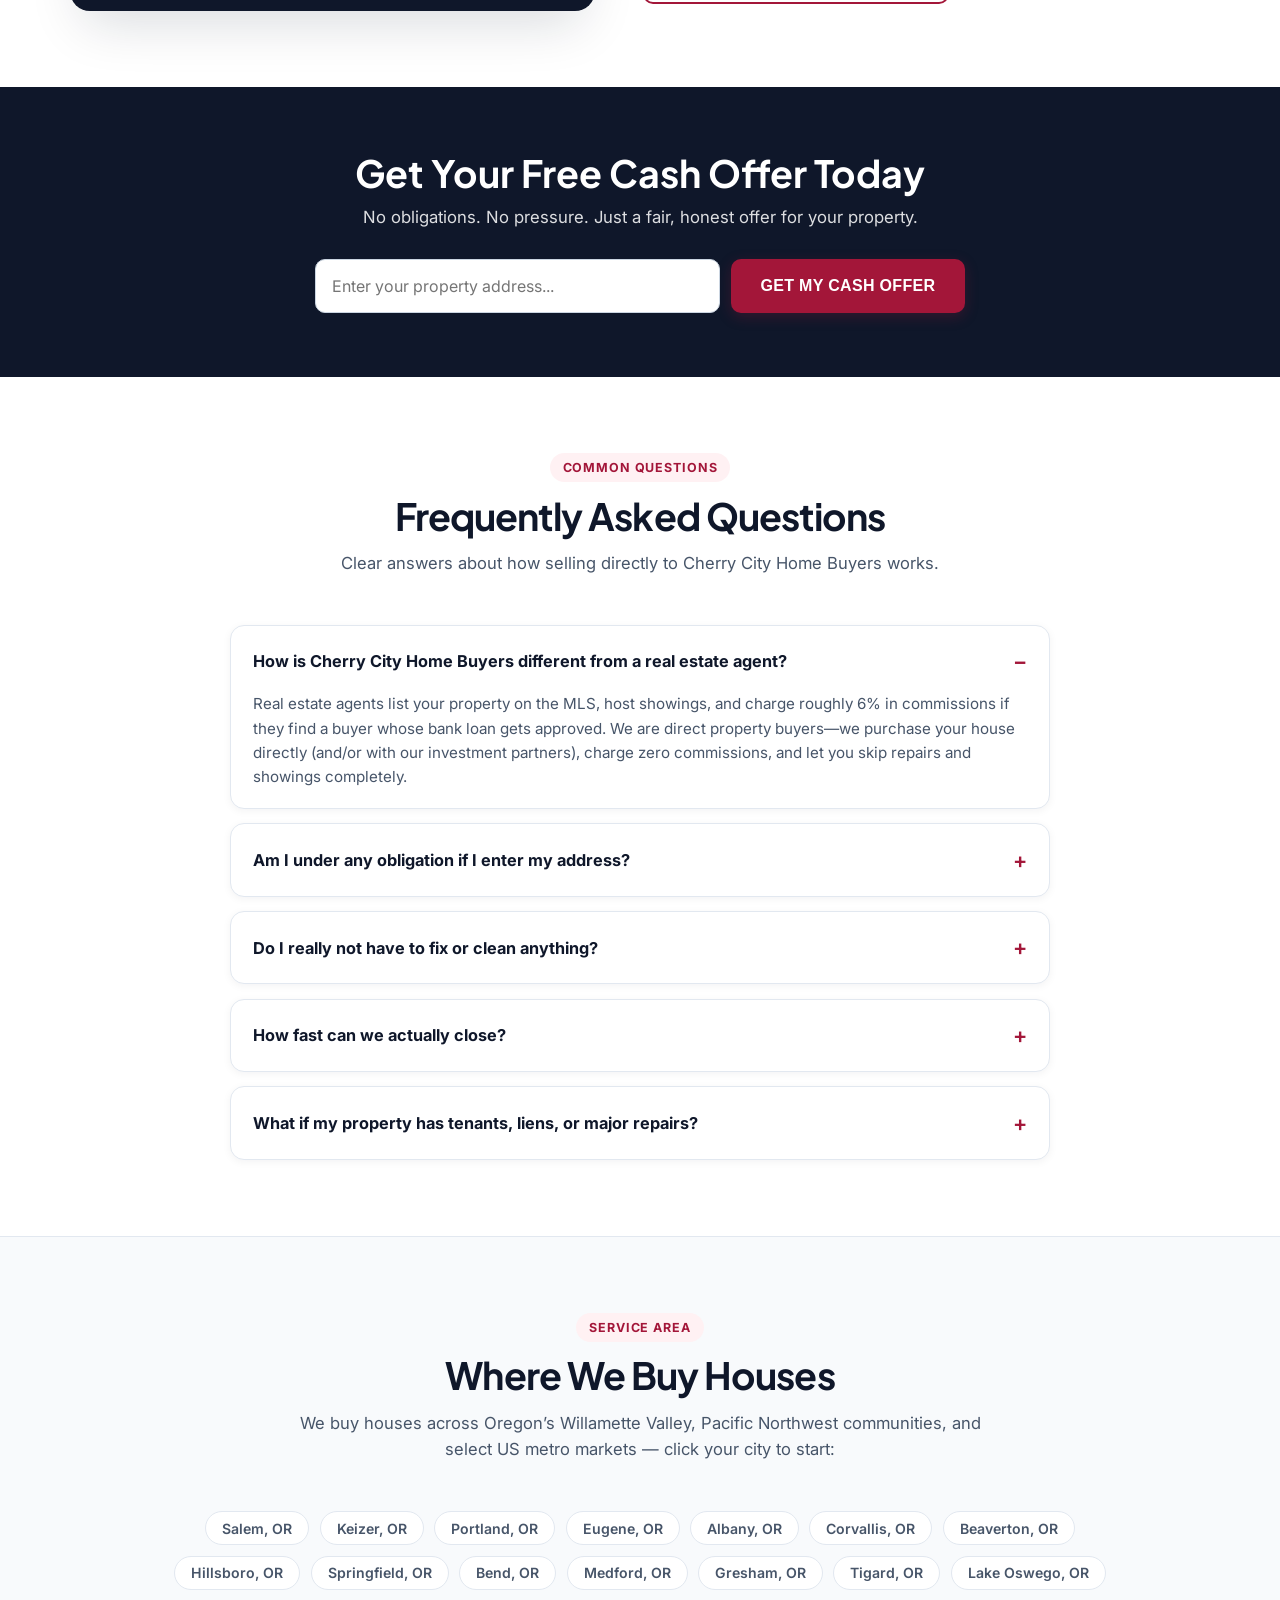
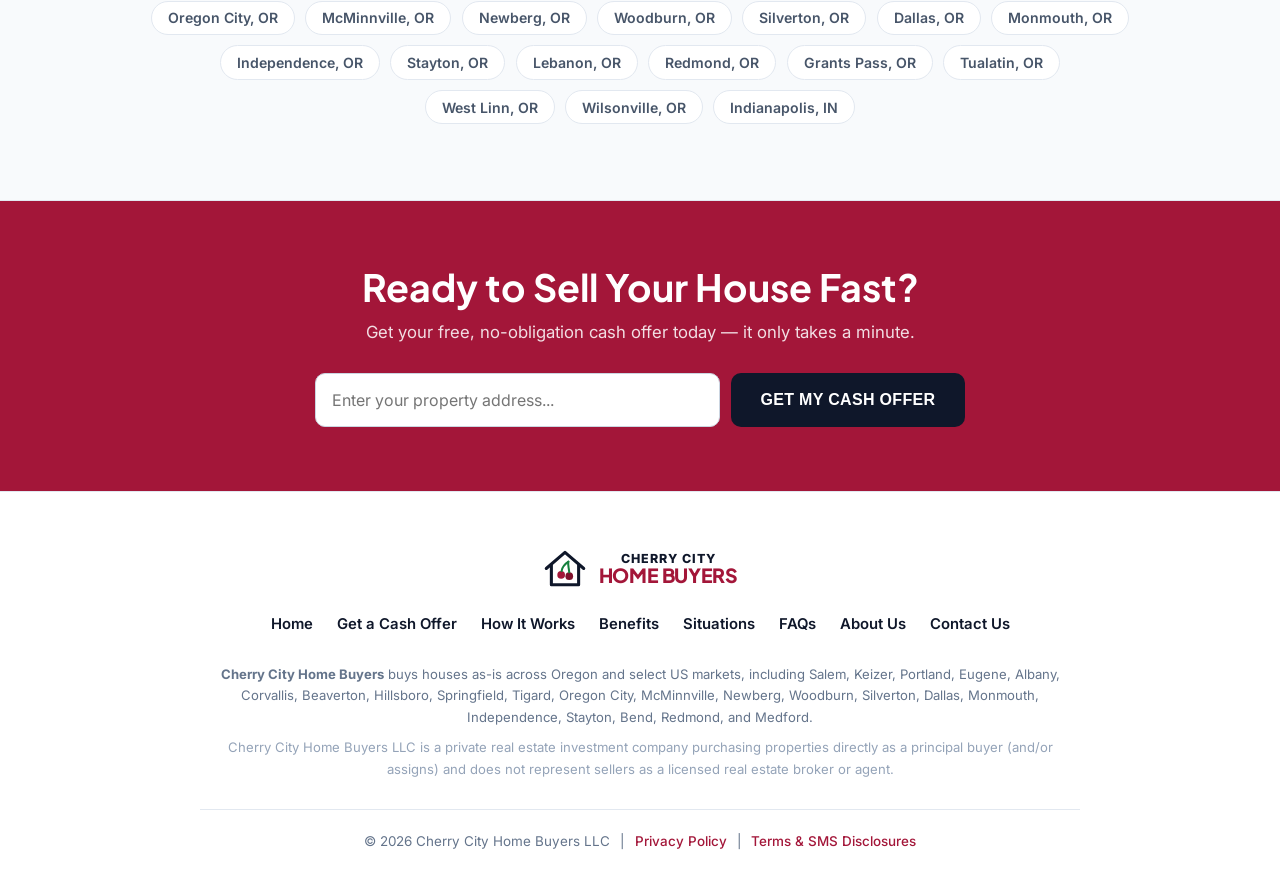
==== commit 40b5d133: "feat(redesign): full conversion layout, live US address autocomplete, 6-step offer wizard & dedicate" ====
--- a/index.html
+++ b/index.html
@@ -3,259 +3,723 @@
 <head>
   <meta charset="UTF-8" />
   <meta name="viewport" content="width=device-width, initial-scale=1.0" />
-  <title>Cherry City Home Buyers | Direct Real Estate Solutions</title>
-  <meta name="description" content="Cherry City Home Buyers works directly with homeowners in Oregon and select US markets to provide fair, straightforward property offers with zero commissions and flexible closing timelines." />
+  <title>Cherry City Home Buyers | We Buy Houses Fast in Salem &amp; Across Oregon</title>
+  <meta name="description" content="Get a fair, no-obligation cash offer on your house in any condition — no repairs, zero agent fees, no stress. You pick the closing date with Cherry City Home Buyers." />
   <link rel="preconnect" href="https://fonts.googleapis.com" />
   <link rel="preconnect" href="https://fonts.gstatic.com" crossorigin />
-  <link href="https://fonts.googleapis.com/css2?family=Inter:wght@400;500;600;700;800&display=swap" rel="stylesheet" />
+  <link href="https://fonts.googleapis.com/css2?family=Inter:wght@400;500;600;700;800&family=Plus+Jakarta+Sans:wght@700;800&display=swap" rel="stylesheet" />
   <link rel="stylesheet" href="styles.css" />
 </head>
 <body>
-  <!-- Header -->
+
+  <!-- ==================================================================== -->
+  <!-- 1. TOP HEADER & FLAT NAVIGATION (Non-sticky, matching layout)        -->
+  <!-- ==================================================================== -->
   <header class="site-header">
-    <div class="container nav-inner">
-      <a href="#" class="brand" aria-label="Cherry City Home Buyers Home">
-        <span class="brand-mark" aria-hidden="true">CC</span>
-        <span class="brand-text">
-          <strong>Cherry City</strong>
-          <span>Home Buyers</span>
-        </span>
+    <div class="container header-inner">
+      <a href="index.html" class="brand-logo" aria-label="Cherry City Home Buyers Home">
+        <svg class="brand-svg" viewBox="0 0 54 48" fill="none" xmlns="http://www.w3.org/2000/svg" aria-hidden="true">
+          <path d="M5 24L27 5L49 24" stroke="currentColor" stroke-width="3.6" stroke-linecap="round" stroke-linejoin="round"/>
+          <path d="M11 20V43H43V20" stroke="currentColor" stroke-width="3.6" stroke-linecap="round" stroke-linejoin="round"/>
+          <circle cx="22.5" cy="31.5" r="4.5" fill="var(--brand)"/>
+          <circle cx="32" cy="33" r="4.5" fill="var(--brand-dark)"/>
+          <path d="M23 27C24 21 28 18 31 16" stroke="var(--emerald)" stroke-width="2.4" stroke-linecap="round"/>
+          <path d="M32 28.5C31.5 23 30 19 31 16" stroke="var(--emerald)" stroke-width="2.4" stroke-linecap="round"/>
+        </svg>
+        <div class="brand-wordmark">
+          <span class="brand-top">CHERRY CITY</span>
+          <span class="brand-bottom">HOME BUYERS</span>
+        </div>
       </a>
-      <nav class="nav-links" aria-label="Primary Navigation">
+
+      <button class="mobile-menu-btn" id="mobileMenuBtn" aria-label="Toggle Menu" aria-expanded="false">
+        <span></span><span></span><span></span>
+      </button>
+
+      <nav class="main-nav" id="mainNav" aria-label="Main Navigation">
+        <a href="#benefits">Benefits</a>
+        <a href="#how-it-works">How It Works</a>
+        <a href="#situations">Situations</a>
+        <a href="#faqs">FAQs</a>
         <a href="#about">About Us</a>
-        <a href="#how-it-works">How It Works</a>
-        <a href="#situations">Who We Help</a>
-        <a href="#get-offer" class="btn btn-sm btn-primary">Request an Offer</a>
+        <a href="get-offer.html" class="btn btn-brand nav-cta">Get A Cash Offer</a>
       </nav>
     </div>
   </header>
 
-  <!-- Hero + Lead Capture -->
   <main>
-    <section class="hero">
-      <div class="container hero-grid">
-        <div class="hero-copy">
-          <div class="eyebrow">Direct Property Buyers &bull; Oregon &amp; Select US Markets</div>
-          <h1>Sell Your Property Simply, Directly, and on Your Schedule.</h1>
-          <p class="lead">
-            At <strong>Cherry City Home Buyers</strong>, we work directly with property owners looking for a clear, stress-free alternative to listing on the open market—no repairs, no open houses, and zero agent commissions.
+    <!-- ================================================================== -->
+    <!-- 2. CENTERED HERO SECTION & SINGLE-INPUT ADDRESS CAPTURE            -->
+    <!-- ================================================================== -->
+    <section class="hero-section">
+      <div class="hero-watermark" aria-hidden="true"></div>
+      <div class="container hero-centered">
+        <div class="rating-pill">
+          <span class="stars" aria-hidden="true">&#9733;&#9733;&#9733;&#9733;&#9733;</span>
+          <span>Trusted Direct Home Buyers in Oregon &amp; Select US Markets</span>
+        </div>
+
+        <h1>We Buy Houses Fast in <span class="text-brand">Salem &amp; Across Oregon</span></h1>
+
+        <p class="hero-subhead">
+          Get a fair cash offer on your house in any condition &mdash; no repairs, no agent fees, no stress. You pick the closing date.
+        </p>
+
+        <!-- Primary Address Capture Box -->
+        <div class="address-capture-card">
+          <p class="capture-title">Get your free, no-obligation cash offer</p>
+          <form class="address-bar-form js-address-trigger" autocomplete="off">
+            <div class="address-input-wrap">
+              <svg class="pin-icon" viewBox="0 0 24 24" fill="none" stroke="currentColor" stroke-width="2" aria-hidden="true">
+                <path d="M21 10c0 7-9 13-9 13s-9-6-9-13a9 9 0 0 1 18 0z"/><circle cx="12" cy="10" r="3"/>
+              </svg>
+              <input
+                type="text"
+                name="property_address"
+                class="address-input js-address-autocomplete"
+                placeholder="Enter your property address..."
+                aria-label="Enter your property address"
+                required
+              />
+              <ul class="autocomplete-list" role="listbox" hidden></ul>
+            </div>
+            <button type="submit" class="btn btn-brand btn-lg">GET MY CASH OFFER</button>
+          </form>
+          <p class="capture-alt">
+            Prefer a single-page form? <a href="get-offer.html">Submit full property details directly &rarr;</a>
           </p>
-          <ul class="trust-list">
-            <li>
-              <span class="check-icon" aria-hidden="true">&#10003;</span>
-              <div><strong>As-Is Condition:</strong> No repairs, painting, or cleanout needed—leave behind anything you don’t want.</div>
-            </li>
-            <li>
-              <span class="check-icon" aria-hidden="true">&#10003;</span>
-              <div><strong>Zero Agent Commissions:</strong> Work directly with our acquisitions team with transparent numbers from day one.</div>
-            </li>
-            <li>
-              <span class="check-icon" aria-hidden="true">&#10003;</span>
-              <div><strong>Flexible Closing Timeline:</strong> Close in as little as 14–21 days through a licensed title company, or pick the date that works for you.</div>
-            </li>
-          </ul>
-        </div>
-
-        <!-- Lead Capture Card -->
-        <div class="form-card" id="get-offer">
-          <div class="form-card-header">
-            <h2>Request a No-Obligation Consultation</h2>
-            <p>Tell us a little about the property and we’ll review your options with zero pressure.</p>
-          </div>
-
-          <form id="leadForm" novalidate>
-            <div class="form-row">
+        </div>
+
+        <!-- Inline Horizontal Value Checkmarks -->
+        <div class="hero-checks">
+          <span><strong class="check-mark">&#10003;</strong> No Repairs</span>
+          <span><strong class="check-mark">&#10003;</strong> Zero Agent Fees</span>
+          <span><strong class="check-mark">&#10003;</strong> Close in As Little As 7&ndash;14 Days</span>
+        </div>
+
+        <!-- Trust Pillars Strip -->
+        <div class="trust-strip">
+          <span class="trust-strip-label">OUR BUYER PROMISE</span>
+          <div class="trust-badges-row">
+            <div class="trust-badge-item">100% As-Is Purchase</div>
+            <div class="trust-badge-item">Licensed Title &amp; Escrow</div>
+            <div class="trust-badge-item">$0 Commissions</div>
+            <div class="trust-badge-item">Flexible Move-Out Date</div>
+            <div class="trust-badge-item">No Open Houses</div>
+          </div>
+        </div>
+      </div>
+    </section>
+
+    <!-- ================================================================== -->
+    <!-- 3. HOW IT WORKS (3-Step Horizontal Process Cards)                  -->
+    <!-- ================================================================== -->
+    <section class="section" id="how-it-works">
+      <div class="container">
+        <div class="section-heading">
+          <span class="eyebrow-tag">How It Works</span>
+          <h2>Sell Your House in 3 Simple Steps</h2>
+          <p>A straightforward process built around your timeline &mdash; most homeowners receive written options within 24 hours.</p>
+        </div>
+
+        <div class="process-grid">
+          <div class="process-card">
+            <div class="step-circle">1</div>
+            <h3>Tell Us About Your House</h3>
+            <p>Enter your property address above and answer a few quick questions about the home’s condition and your ideal timeline.</p>
+          </div>
+
+          <div class="process-card">
+            <div class="step-circle">2</div>
+            <h3>Get Your Fair Cash Offer</h3>
+            <p>We review local market data and present a transparent, no-obligation offer with zero pressure to accept.</p>
+          </div>
+
+          <div class="process-card">
+            <div class="step-circle">3</div>
+            <h3>Pick Your Closing Date</h3>
+            <p>Close through a licensed local title company in as little as 7&ndash;14 days, or choose a later date that fits your move.</p>
+          </div>
+        </div>
+
+        <div class="section-cta-wrap">
+          <button type="button" class="btn btn-brand js-open-modal">Get My Cash Offer</button>
+        </div>
+      </div>
+    </section>
+
+    <!-- ================================================================== -->
+    <!-- 4. SITUATIONS GRID (4x3 = 12 Custom Icon Cards)                    -->
+    <!-- ================================================================== -->
+    <section class="section section-muted" id="situations">
+      <div class="container">
+        <div class="section-heading">
+          <span class="eyebrow-tag">Any Situation</span>
+          <h2>We Buy Houses in Any Situation</h2>
+          <p>Whatever challenge or transition you’re navigating, we help you sell cleanly and move forward with certainty.</p>
+        </div>
+
+        <div class="situations-grid">
+          <div class="situation-card">
+            <div class="sit-icon"><svg viewBox="0 0 24 24" fill="none" stroke="currentColor" stroke-width="1.8"><path d="M3 10.5L12 3l9 7.5V21H3V10.5z"/><path d="M12 9v5m0 3h.01"/></svg></div>
+            <h3>Pre-Foreclosure</h3>
+            <p>Stop mounting arrears and protect your fresh start before auction deadlines.</p>
+          </div>
+
+          <div class="situation-card">
+            <div class="sit-icon"><svg viewBox="0 0 24 24" fill="none" stroke="currentColor" stroke-width="1.8"><path d="M16 3h5v5M4 20L21 3M21 16v5h-5M15 15l6 6M4 4l5 5"/></svg></div>
+            <h3>Divorce</h3>
+            <p>Settle shared property quickly and fairly without months of MLS showings.</p>
+          </div>
+
+          <div class="situation-card">
+            <div class="sit-icon"><svg viewBox="0 0 24 24" fill="none" stroke="currentColor" stroke-width="1.8"><path d="M14 2H6a2 2 0 0 0-2 2v16a2 2 0 0 0 2 2h12a2 2 0 0 0 2-2V8z"/><path d="M14 2v6h6M9 15h6"/></svg></div>
+            <h3>Inherited / Probate</h3>
+            <p>Keep treasured belongings and leave unwanted furniture or cleanout to us.</p>
+          </div>
+
+          <div class="situation-card">
+            <div class="sit-icon"><svg viewBox="0 0 24 24" fill="none" stroke="currentColor" stroke-width="1.8"><rect x="3" y="4" width="18" height="16" rx="2"/><path d="M3 10h18M9 4v16"/></svg></div>
+            <h3>Vacant Property</h3>
+            <p>Eliminate ongoing taxes, insurance, vandalism worries, and yard upkeep.</p>
+          </div>
+
+          <div class="situation-card">
+            <div class="sit-icon"><svg viewBox="0 0 24 24" fill="none" stroke="currentColor" stroke-width="1.8"><circle cx="12" cy="12" r="9"/><path d="M12 7v5l3 3"/></svg></div>
+            <h3>Relocation</h3>
+            <p>Coordinate your sale date with a new job or out-of-state move seamlessly.</p>
+          </div>
+
+          <div class="situation-card">
+            <div class="sit-icon"><svg viewBox="0 0 24 24" fill="none" stroke="currentColor" stroke-width="1.8"><path d="M17 21v-2a4 4 0 0 0-4-4H5a4 4 0 0 0-4 4v2"/><circle cx="9" cy="7" r="4"/><path d="M23 21v-2a4 4 0 0 0-3-3.87"/></svg></div>
+            <h3>Problem Tenants</h3>
+            <p>Step away from difficult leases, turnovers, or worn-down rental units.</p>
+          </div>
+
+          <div class="situation-card">
+            <div class="sit-icon"><svg viewBox="0 0 24 24" fill="none" stroke="currentColor" stroke-width="1.8"><path d="M14.7 6.3a1 1 0 0 0 0 1.4l1.6 1.6a1 1 0 0 0 1.4 0l3.77-3.77a6 6 0 0 1-7.94 7.94l-6.91 6.91a2.12 2.12 0 0 1-3-3l6.91-6.91a6 6 0 0 1 7.94-7.94l-3.76 3.76z"/></svg></div>
+            <h3>Major Repairs</h3>
+            <p>Roof, foundation, plumbing, or fire/water damage &mdash; we buy 100% as-is.</p>
+          </div>
+
+          <div class="situation-card">
+            <div class="sit-icon"><svg viewBox="0 0 24 24" fill="none" stroke="currentColor" stroke-width="1.8"><line x1="12" y1="1" x2="12" y2="23"/><path d="M17 5H9.5a3.5 3.5 0 0 0 0 7h5a3.5 3.5 0 0 1 0 7H6"/></svg></div>
+            <h3>Behind on Payments</h3>
+            <p>Explore cash or creative debt-relief structures tailored to your mortgage.</p>
+          </div>
+
+          <div class="situation-card">
+            <div class="sit-icon"><svg viewBox="0 0 24 24" fill="none" stroke="currentColor" stroke-width="1.8"><path d="M20.84 4.61a5.5 5.5 0 0 0-7.78 0L12 5.67l-1.06-1.06a5.5 5.5 0 0 0-7.78 7.78L12 21.23l8.84-8.84a5.5 5.5 0 0 0 0-7.78z"/></svg></div>
+            <h3>Downsizing / Health</h3>
+            <p>Transition to a lower-maintenance living arrangement without stress.</p>
+          </div>
+
+          <div class="situation-card">
+            <div class="sit-icon"><svg viewBox="0 0 24 24" fill="none" stroke="currentColor" stroke-width="1.8"><path d="M21 10c0 7-9 13-9 13s-9-6-9-13a9 9 0 0 1 18 0z"/><circle cx="12" cy="10" r="3"/></svg></div>
+            <h3>Out-of-State Owner</h3>
+            <p>Close 100% remotely via mobile notary and licensed title escrow.</p>
+          </div>
+
+          <div class="situation-card">
+            <div class="sit-icon"><svg viewBox="0 0 24 24" fill="none" stroke="currentColor" stroke-width="1.8"><path d="M12 22s8-4 8-10V5l-8-3-8 3v7c0 6 8 10 8 10z"/></svg></div>
+            <h3>Code Violations / Liens</h3>
+            <p>We work directly with title to resolve municipal liens or code notices at closing.</p>
+          </div>
+
+          <div class="situation-card">
+            <div class="sit-icon"><svg viewBox="0 0 24 24" fill="none" stroke="currentColor" stroke-width="1.8"><path d="M22 11.08V12a10 10 0 1 1-5.93-9.14"/><polyline points="22 4 12 14.01 9 11.01"/></svg></div>
+            <h3>Any Situation</h3>
+            <p>Simply want a private, guaranteed sale without strangers walking through? We’re ready.</p>
+          </div>
+        </div>
+      </div>
+    </section>
+
+    <!-- ================================================================== -->
+    <!-- 5. COMPARISON TABLE (Traditional Sale vs. Cherry City Home Buyers) -->
+    <!-- ================================================================== -->
+    <section class="section">
+      <div class="container">
+        <div class="section-heading">
+          <span class="eyebrow-tag">The Smarter Way</span>
+          <h2>Why Sell to Cherry City Home Buyers?</h2>
+          <p>See how a direct sale compares side-by-side with listing through a traditional real estate agent.</p>
+        </div>
+
+        <div class="comparison-wrap">
+          <table class="comparison-table">
+            <thead>
+              <tr>
+                <th>Comparison</th>
+                <th>Traditional Agent Sale</th>
+                <th class="highlight-col">Cherry City Home Buyers</th>
+              </tr>
+            </thead>
+            <tbody>
+              <tr>
+                <td><strong>Written Offer Speed</strong></td>
+                <td class="neg-cell"><span class="x-icon">&#10005;</span> Weeks or months waiting on buyers</td>
+                <td class="pos-cell highlight-col"><span class="chk-icon">&#10003;</span> Cash offer within 24 hours</td>
+              </tr>
+              <tr>
+                <td><strong>Time to Close</strong></td>
+                <td class="neg-cell"><span class="x-icon">&#10005;</span> 45&ndash;90+ days &amp; bank appraisal delays</td>
+                <td class="pos-cell highlight-col"><span class="chk-icon">&#10003;</span> Close in as little as 7&ndash;14 days</td>
+              </tr>
+              <tr>
+                <td><strong>Commissions &amp; Fees</strong></td>
+                <td class="neg-cell"><span class="x-icon">&#10005;</span> ~6% agent commissions paid by you</td>
+                <td class="pos-cell highlight-col"><span class="chk-icon">&#10003;</span> Zero commissions or hidden fees</td>
+              </tr>
+              <tr>
+                <td><strong>Repairs &amp; Cleanout</strong></td>
+                <td class="neg-cell"><span class="x-icon">&#10005;</span> Out-of-pocket repairs &amp; buyer demands</td>
+                <td class="pos-cell highlight-col"><span class="chk-icon">&#10003;</span> No repairs or cleaning needed</td>
+              </tr>
+              <tr>
+                <td><strong>Standard Closing Costs</strong></td>
+                <td class="neg-cell"><span class="x-icon">&#10005;</span> ~2% closing costs deducted from net</td>
+                <td class="pos-cell highlight-col"><span class="chk-icon">&#10003;</span> We cover standard closing costs</td>
+              </tr>
+              <tr>
+                <td><strong>Property Condition</strong></td>
+                <td class="neg-cell"><span class="x-icon">&#10005;</span> Must pass strict lender inspections</td>
+                <td class="pos-cell highlight-col"><span class="chk-icon">&#10003;</span> Sell 100% as-is in any condition</td>
+              </tr>
+              <tr>
+                <td><strong>Showings &amp; Open Houses</strong></td>
+                <td class="neg-cell"><span class="x-icon">&#10005;</span> Constant showings &amp; weekend disruptions</td>
+                <td class="pos-cell highlight-col"><span class="chk-icon">&#10003;</span> Zero public showings</td>
+              </tr>
+            </tbody>
+          </table>
+        </div>
+
+        <div class="section-cta-wrap">
+          <button type="button" class="btn btn-brand js-open-modal">Get My Cash Offer</button>
+        </div>
+      </div>
+    </section>
+
+    <!-- ================================================================== -->
+    <!-- 6. BENEFITS GRID (2x3 = 6 Value Cards)                             -->
+    <!-- ================================================================== -->
+    <section class="section section-muted" id="benefits">
+      <div class="container">
+        <div class="section-heading">
+          <span class="eyebrow-tag">Why Homeowners Choose Us</span>
+          <h2>The Easiest Way to Sell Your Home</h2>
+        </div>
+
+        <div class="benefits-grid">
+          <div class="benefit-card">
+            <div class="benefit-icon">&#128181;</div>
+            <h3>Direct Cash &amp; Creative Options</h3>
+            <p>No waiting on shaky retail mortgage approvals. We provide dependable cash offers—plus flexible terms if you want to maximize equity.</p>
+          </div>
+
+          <div class="benefit-card">
+            <div class="benefit-icon">&#9889;</div>
+            <h3>Close Fast</h3>
+            <p>Need to close in two weeks? Ready in 60 days? Because there is no traditional bank red tape, we move at your pace.</p>
+          </div>
+
+          <div class="benefit-card">
+            <div class="benefit-icon">&#127919;</div>
+            <h3>Zero Commissions</h3>
+            <p>Skip the 6% Realtor commission and surprise admin fees. The offer price on your agreement is transparent from day one.</p>
+          </div>
+
+          <div class="benefit-card">
+            <div class="benefit-icon">&#128295;</div>
+            <h3>No Repairs Needed</h3>
+            <p>Dated kitchen, leaky roof, unfinished projects, or full rooms of clutter—leave it all as-is and let our crew handle it after closing.</p>
+          </div>
+
+          <div class="benefit-card">
+            <div class="benefit-icon">&#128221;</div>
+            <h3>We Handle the Paperwork</h3>
+            <p>We coordinate directly with a reputable, licensed title and escrow company so every document and payoff is handled cleanly.</p>
+          </div>
+
+          <div class="benefit-card">
+            <div class="benefit-icon">&#128197;</div>
+            <h3>Your Closing Date</h3>
+            <p>Whether you need immediate proceeds or extra post-closing time to pack up at your own rhythm, you control the calendar.</p>
+          </div>
+        </div>
+      </div>
+    </section>
+
+    <!-- ================================================================== -->
+    <!-- 7. ABOUT US (2-Column Split Layout)                                -->
+    <!-- ================================================================== -->
+    <section class="section" id="about">
+      <div class="container about-split">
+        <div class="about-visual-card">
+          <div class="visual-badge">Transparent Offer Formula</div>
+          <h3>How We Calculate Your Offer</h3>
+          <p>No black-box algorithms or lowball games. We walk you through every number openly:</p>
+          <div class="formula-list">
+            <div class="formula-row">
+              <span>1. After-Repair Value (ARV)</span>
+              <strong>Recent Renovated Comps</strong>
+            </div>
+            <div class="formula-row">
+              <span>2. Renovation &amp; Holding Costs</span>
+              <strong>Updates We Take On</strong>
+            </div>
+            <div class="formula-row">
+              <span>3. Zero Commissions / Closing Covered</span>
+              <strong>Saved in Your Pocket</strong>
+            </div>
+            <div class="formula-row formula-result">
+              <span>= Your Net Offer</span>
+              <strong>Clear, Fair &amp; Guaranteed</strong>
+            </div>
+          </div>
+        </div>
+
+        <div class="about-copy">
+          <span class="eyebrow-tag">About Us</span>
+          <h2>Rooted in Oregon’s Cherry City. Built on Honesty.</h2>
+          <p>
+            <strong>Cherry City Home Buyers</strong> was founded to give homeowners in Salem, the Willamette Valley, and select US markets a respectful, straightforward way to sell property without the stress and uncertainty of listing on the MLS.
+          </p>
+          <p>
+            We know that behind every house is a real person making an important financial decision. If a traditional agent listing is genuinely your best move, we’ll tell you straight up. And when speed, privacy, or selling as-is makes more sense, we step in with clear written options and follow through on every word.
+          </p>
+          <a href="get-offer.html" class="btn btn-outline-brand">Request a Free Property Review &rarr;</a>
+        </div>
+      </div>
+    </section>
+
+    <!-- ================================================================== -->
+    <!-- 8. MID-PAGE REPEAT LEAD CAPTURE BANNER                             -->
+    <!-- ================================================================== -->
+    <section class="cta-band cta-band-dark">
+      <div class="container cta-band-inner">
+        <h2>Get Your Free Cash Offer Today</h2>
+        <p>No obligations. No pressure. Just a fair, honest offer for your property.</p>
+        <form class="address-bar-form js-address-trigger cta-band-form" autocomplete="off">
+          <div class="address-input-wrap">
+            <input
+              type="text"
+              name="property_address"
+              class="address-input js-address-autocomplete"
+              placeholder="Enter your property address..."
+              aria-label="Enter your property address"
+              required
+            />
+            <ul class="autocomplete-list" role="listbox" hidden></ul>
+          </div>
+          <button type="submit" class="btn btn-brand btn-lg">GET MY CASH OFFER</button>
+        </form>
+      </div>
+    </section>
+
+    <!-- ================================================================== -->
+    <!-- 9. HOMEOWNER COMMITMENTS & INTERACTIVE FAQ ACCORDION               -->
+    <!-- ================================================================== -->
+    <section class="section" id="faqs">
+      <div class="container">
+        <div class="section-heading">
+          <span class="eyebrow-tag">Common Questions</span>
+          <h2>Frequently Asked Questions</h2>
+          <p>Clear answers about how selling directly to Cherry City Home Buyers works.</p>
+        </div>
+
+        <div class="faq-list">
+          <details class="faq-item" open>
+            <summary>How is Cherry City Home Buyers different from a real estate agent?</summary>
+            <p>Real estate agents list your property on the MLS, host showings, and charge roughly 6% in commissions if they find a buyer whose bank loan gets approved. We are direct property buyers—we purchase your house directly (and/or with our investment partners), charge zero commissions, and let you skip repairs and showings completely.</p>
+          </details>
+
+          <details class="faq-item">
+            <summary>Am I under any obligation if I enter my address?</summary>
+            <p>Zero obligation whatsoever. Submitting your property details simply lets us research your property, have a quick conversation about your goals, and present a written offer. Whether you accept, take time to think, or walk away is 100% up to you.</p>
+          </details>
+
+          <details class="faq-item">
+            <summary>Do I really not have to fix or clean anything?</summary>
+            <p>Not a thing. You don’t need to paint, patch drywall, replace appliances, haul off old furniture, or even sweep the floors. Take what you want to keep and leave the rest behind.</p>
+          </details>
+
+          <details class="faq-item">
+            <summary>How fast can we actually close?</summary>
+            <p>Once we agree on terms and open escrow with a licensed title company, we can close in as little as 7 to 14 days—or set the closing date 30, 60, or 90 days out if you want extra time to organize your move.</p>
+          </details>
+
+          <details class="faq-item">
+            <summary>What if my property has tenants, liens, or major repairs?</summary>
+            <p>We regularly purchase tenant-occupied rentals, inherited homes in probate, and houses needing major structural or cosmetic work. Standard title payoffs and municipal liens are coordinated directly through escrow at closing.</p>
+          </details>
+        </div>
+      </div>
+    </section>
+
+    <!-- ================================================================== -->
+    <!-- 10. SERVICE AREAS DIRECTORY (Hyper-Local City Cloud)               -->
+    <!-- ================================================================== -->
+    <section class="section section-muted" id="service-areas">
+      <div class="container">
+        <div class="section-heading">
+          <span class="eyebrow-tag">Service Area</span>
+          <h2>Where We Buy Houses</h2>
+          <p>We buy houses across Oregon’s Willamette Valley, Pacific Northwest communities, and select US metro markets &mdash; click your city to start:</p>
+        </div>
+
+        <div class="city-cloud">
+          <button type="button" class="city-pill js-city-pick" data-city="Salem, OR">Salem, OR</button>
+          <button type="button" class="city-pill js-city-pick" data-city="Keizer, OR">Keizer, OR</button>
+          <button type="button" class="city-pill js-city-pick" data-city="Portland, OR">Portland, OR</button>
+          <button type="button" class="city-pill js-city-pick" data-city="Eugene, OR">Eugene, OR</button>
+          <button type="button" class="city-pill js-city-pick" data-city="Albany, OR">Albany, OR</button>
+          <button type="button" class="city-pill js-city-pick" data-city="Corvallis, OR">Corvallis, OR</button>
+          <button type="button" class="city-pill js-city-pick" data-city="Beaverton, OR">Beaverton, OR</button>
+          <button type="button" class="city-pill js-city-pick" data-city="Hillsboro, OR">Hillsboro, OR</button>
+          <button type="button" class="city-pill js-city-pick" data-city="Springfield, OR">Springfield, OR</button>
+          <button type="button" class="city-pill js-city-pick" data-city="Bend, OR">Bend, OR</button>
+          <button type="button" class="city-pill js-city-pick" data-city="Medford, OR">Medford, OR</button>
+          <button type="button" class="city-pill js-city-pick" data-city="Gresham, OR">Gresham, OR</button>
+          <button type="button" class="city-pill js-city-pick" data-city="Tigard, OR">Tigard, OR</button>
+          <button type="button" class="city-pill js-city-pick" data-city="Lake Oswego, OR">Lake Oswego, OR</button>
+          <button type="button" class="city-pill js-city-pick" data-city="Oregon City, OR">Oregon City, OR</button>
+          <button type="button" class="city-pill js-city-pick" data-city="McMinnville, OR">McMinnville, OR</button>
+          <button type="button" class="city-pill js-city-pick" data-city="Newberg, OR">Newberg, OR</button>
+          <button type="button" class="city-pill js-city-pick" data-city="Woodburn, OR">Woodburn, OR</button>
+          <button type="button" class="city-pill js-city-pick" data-city="Silverton, OR">Silverton, OR</button>
+          <button type="button" class="city-pill js-city-pick" data-city="Dallas, OR">Dallas, OR</button>
+          <button type="button" class="city-pill js-city-pick" data-city="Monmouth, OR">Monmouth, OR</button>
+          <button type="button" class="city-pill js-city-pick" data-city="Independence, OR">Independence, OR</button>
+          <button type="button" class="city-pill js-city-pick" data-city="Stayton, OR">Stayton, OR</button>
+          <button type="button" class="city-pill js-city-pick" data-city="Lebanon, OR">Lebanon, OR</button>
+          <button type="button" class="city-pill js-city-pick" data-city="Redmond, OR">Redmond, OR</button>
+          <button type="button" class="city-pill js-city-pick" data-city="Grants Pass, OR">Grants Pass, OR</button>
+          <button type="button" class="city-pill js-city-pick" data-city="Tualatin, OR">Tualatin, OR</button>
+          <button type="button" class="city-pill js-city-pick" data-city="West Linn, OR">West Linn, OR</button>
+          <button type="button" class="city-pill js-city-pick" data-city="Wilsonville, OR">Wilsonville, OR</button>
+          <button type="button" class="city-pill js-city-pick" data-city="Indianapolis, IN">Indianapolis, IN</button>
+        </div>
+      </div>
+    </section>
+
+    <!-- ================================================================== -->
+    <!-- 11. BOTTOM FINAL CTA BANNER (3rd Live Address Input)               -->
+    <!-- ================================================================== -->
+    <section class="cta-band cta-band-brand">
+      <div class="container cta-band-inner">
+        <h2>Ready to Sell Your House Fast?</h2>
+        <p>Get your free, no-obligation cash offer today &mdash; it only takes a minute.</p>
+        <form class="address-bar-form js-address-trigger cta-band-form" autocomplete="off">
+          <div class="address-input-wrap">
+            <input
+              type="text"
+              name="property_address"
+              class="address-input js-address-autocomplete"
+              placeholder="Enter your property address..."
+              aria-label="Enter your property address"
+              required
+            />
+            <ul class="autocomplete-list" role="listbox" hidden></ul>
+          </div>
+          <button type="submit" class="btn btn-dark btn-lg">GET MY CASH OFFER</button>
+        </form>
+      </div>
+    </section>
+  </main>
+
+  <!-- ==================================================================== -->
+  <!-- 12. CENTERED CLEAN WHITE FOOTER (Matching reference structure)       -->
+  <!-- ==================================================================== -->
+  <footer class="site-footer">
+    <div class="container footer-centered">
+      <a href="index.html" class="brand-logo footer-logo" aria-label="Cherry City Home Buyers">
+        <svg class="brand-svg" viewBox="0 0 54 48" fill="none" xmlns="http://www.w3.org/2000/svg" aria-hidden="true">
+          <path d="M5 24L27 5L49 24" stroke="currentColor" stroke-width="3.6" stroke-linecap="round" stroke-linejoin="round"/>
+          <path d="M11 20V43H43V20" stroke="currentColor" stroke-width="3.6" stroke-linecap="round" stroke-linejoin="round"/>
+          <circle cx="22.5" cy="31.5" r="4.5" fill="var(--brand)"/>
+          <circle cx="32" cy="33" r="4.5" fill="var(--brand-dark)"/>
+          <path d="M23 27C24 21 28 18 31 16" stroke="var(--emerald)" stroke-width="2.4" stroke-linecap="round"/>
+          <path d="M32 28.5C31.5 23 30 19 31 16" stroke="var(--emerald)" stroke-width="2.4" stroke-linecap="round"/>
+        </svg>
+        <div class="brand-wordmark">
+          <span class="brand-top">CHERRY CITY</span>
+          <span class="brand-bottom">HOME BUYERS</span>
+        </div>
+      </a>
+
+      <nav class="footer-nav" aria-label="Footer Navigation">
+        <a href="index.html">Home</a>
+        <a href="get-offer.html">Get a Cash Offer</a>
+        <a href="#how-it-works">How It Works</a>
+        <a href="#benefits">Benefits</a>
+        <a href="#situations">Situations</a>
+        <a href="#faqs">FAQs</a>
+        <a href="#about">About Us</a>
+        <a href="get-offer.html">Contact Us</a>
+      </nav>
+
+      <p class="footer-seo-text">
+        <strong>Cherry City Home Buyers</strong> buys houses as-is across Oregon and select US markets, including Salem, Keizer, Portland, Eugene, Albany, Corvallis, Beaverton, Hillsboro, Springfield, Tigard, Oregon City, McMinnville, Newberg, Woodburn, Silverton, Dallas, Monmouth, Independence, Stayton, Bend, Redmond, and Medford.
+        <br />
+        <span class="principal-note">Cherry City Home Buyers LLC is a private real estate investment company purchasing properties directly as a principal buyer (and/or assigns) and does not represent sellers as a licensed real estate broker or agent.</span>
+      </p>
+
+      <div class="footer-legal-bar">
+        <span>&copy; <span id="year">2026</span> Cherry City Home Buyers LLC</span>
+        <span class="sep">|</span>
+        <a href="privacy.html">Privacy Policy</a>
+        <span class="sep">|</span>
+        <a href="terms.html">Terms &amp; SMS Disclosures</a>
+      </div>
+    </div>
+  </footer>
+
+  <!-- ==================================================================== -->
+  <!-- INTERACTIVE 6-STEP MULTI-STEP LEAD CAPTURE MODAL WIZARD              -->
+  <!-- ==================================================================== -->
+  <div class="wizard-backdrop" id="offerWizardModal" role="dialog" aria-modal="true" aria-labelledby="wizardTitle" hidden>
+    <div class="wizard-modal">
+      <!-- Sticky Top Progress & Address Summary -->
+      <div class="wizard-topbar">
+        <div class="wizard-topbar-row">
+          <button type="button" class="wizard-back-btn" id="wizardBackBtn" hidden>&larr; Back</button>
+          <span class="wizard-progress-label" id="wizardStepLabel">Step 1 of 6</span>
+          <button type="button" class="wizard-close-btn" id="wizardCloseBtn" aria-label="Close modal">&times;</button>
+        </div>
+        <div class="wizard-progress-track">
+          <div class="wizard-progress-fill" id="wizardProgressFill" style="width: 16%"></div>
+        </div>
+        <div class="wizard-address-summary" id="wizardAddressPill">
+          <strong>Property:</strong> <span id="wizardAddressText">Enter property address below</span>
+        </div>
+      </div>
+
+      <!-- Wizard Body -->
+      <div class="wizard-body">
+        <!-- Optional Step 0 if opened without typing an address first -->
+        <div class="wizard-step" data-step="0" hidden>
+          <h3 id="wizardTitle0">Where is the property located?</h3>
+          <p class="wizard-sub">Enter the street address and city so we can pull local market data.</p>
+          <div class="field">
+            <label for="modalAddressInput">Property Street Address <span class="req">*</span></label>
+            <input type="text" id="modalAddressInput" class="js-address-autocomplete" placeholder="123 State St, Salem, OR 97301" />
+            <ul class="autocomplete-list" role="listbox" hidden></ul>
+          </div>
+          <button type="button" class="btn btn-brand btn-block" id="modalAddressContinueBtn">Continue &rarr;</button>
+        </div>
+
+        <!-- Step 1: Property Type -->
+        <div class="wizard-step" data-step="1">
+          <h3 id="wizardTitle">What type of property are you looking to sell?</h3>
+          <div class="choice-grid cols-2">
+            <button type="button" class="choice-card" data-field="property_type" data-value="Single Family">Single Family</button>
+            <button type="button" class="choice-card" data-field="property_type" data-value="Multi-Family">Multi-Family</button>
+            <button type="button" class="choice-card" data-field="property_type" data-value="Condo">Condo</button>
+            <button type="button" class="choice-card" data-field="property_type" data-value="Townhome">Townhome</button>
+            <button type="button" class="choice-card" data-field="property_type" data-value="Commercial / Land">Commercial / Land</button>
+            <button type="button" class="choice-card" data-field="property_type" data-value="Mobile / Manufactured">Mobile / Manufactured</button>
+          </div>
+        </div>
+
+        <!-- Step 2: Reason to Sell -->
+        <div class="wizard-step" data-step="2" hidden>
+          <h3>What is the primary reason you are looking to sell?</h3>
+          <div class="choice-grid cols-2">
+            <button type="button" class="choice-card" data-field="reason" data-value="Repairs / Sell As-Is">Repairs / Damage</button>
+            <button type="button" class="choice-card" data-field="reason" data-value="Inherited / Probate">Inherited</button>
+            <button type="button" class="choice-card" data-field="reason" data-value="Relocating">Relocating</button>
+            <button type="button" class="choice-card" data-field="reason" data-value="Tired Landlord">Tired Landlord</button>
+            <button type="button" class="choice-card" data-field="reason" data-value="Downsizing">Downsizing</button>
+            <button type="button" class="choice-card" data-field="reason" data-value="Financial Hardship">Financial Hardship</button>
+            <button type="button" class="choice-card" data-field="reason" data-value="Divorce">Divorce</button>
+            <button type="button" class="choice-card" data-field="reason" data-value="Foreclosure / Behind on Payments">Foreclosure / Payments</button>
+            <button type="button" class="choice-card" data-field="reason" data-value="Looking for a Quick Sale">Looking for a Quick Sale</button>
+            <button type="button" class="choice-card" data-field="reason" data-value="Just Curious / Exploring">Just Curious</button>
+          </div>
+        </div>
+
+        <!-- Step 3: Timeline -->
+        <div class="wizard-step" data-step="3" hidden>
+          <h3>How quickly are you looking to sell your home?</h3>
+          <div class="choice-grid cols-2">
+            <button type="button" class="choice-card" data-field="timeline" data-value="ASAP (7-14 Days)">ASAP</button>
+            <button type="button" class="choice-card" data-field="timeline" data-value="Within 3 Months">Within 3 Months</button>
+            <button type="button" class="choice-card" data-field="timeline" data-value="Within 6 Months">Within 6 Months</button>
+            <button type="button" class="choice-card" data-field="timeline" data-value="In No Rush">In No Rush</button>
+          </div>
+        </div>
+
+        <!-- Step 4: Condition -->
+        <div class="wizard-step" data-step="4" hidden>
+          <h3>What condition is your home in?</h3>
+          <div class="choice-grid cols-1">
+            <button type="button" class="choice-card" data-field="condition" data-value="Move-in ready with modern finishes">Move-in ready with modern finishes</button>
+            <button type="button" class="choice-card" data-field="condition" data-value="Move-in ready with older finishes">Move-in ready with older finishes</button>
+            <button type="button" class="choice-card" data-field="condition" data-value="Needs a few repairs">Needs a few repairs</button>
+            <button type="button" class="choice-card" data-field="condition" data-value="Needs major repairs">Needs major repairs</button>
+          </div>
+        </div>
+
+        <!-- Step 5: Listing Status -->
+        <div class="wizard-step" data-step="5" hidden>
+          <h3>Is your home currently listed for sale with an agent?</h3>
+          <div class="choice-grid cols-2">
+            <button type="button" class="choice-card" data-field="listed_with_agent" data-value="No">No</button>
+            <button type="button" class="choice-card" data-field="listed_with_agent" data-value="Yes">Yes</button>
+          </div>
+        </div>
+
+        <!-- Step 6: Contact Details & Carrier-Compliant Consent -->
+        <div class="wizard-step" data-step="6" hidden>
+          <div class="step6-header">
+            <span class="step6-badge">&#10003; 100% Complete</span>
+            <h3>Perfect! We buy houses in your area.</h3>
+            <p class="wizard-sub">Get your no-obligation cash offer directly from us. Our service is 100% free with zero pressure to move forward.</p>
+          </div>
+
+          <form id="wizardFinalForm" novalidate>
+            <div class="field">
+              <label for="wizName">Full Name <span class="req">*</span></label>
+              <input type="text" id="wizName" name="full_name" placeholder="Jane Doe" required autocomplete="name" />
+            </div>
+
+            <div class="form-row-2">
               <div class="field">
-                <label for="fullName">Full Name <span class="req">*</span></label>
-                <input type="text" id="fullName" name="full_name" placeholder="Jane Doe" required autocomplete="name" />
+                <label for="wizEmail">Email Address <span class="req">*</span></label>
+                <input type="email" id="wizEmail" name="email" placeholder="you@example.com" required autocomplete="email" />
               </div>
               <div class="field">
-                <label for="phone">Phone Number <span class="req">*</span></label>
-                <input type="tel" id="phone" name="phone" placeholder="(503) 555-0199" required autocomplete="tel" />
+                <label for="wizPhone">Phone Number <span class="req">*</span></label>
+                <input type="tel" id="wizPhone" name="phone" class="js-phone-mask" placeholder="(503) 555-0199" required autocomplete="tel" />
               </div>
             </div>
 
-            <div class="field">
-              <label for="email">Email Address <span class="req">*</span></label>
-              <input type="email" id="email" name="email" placeholder="you@example.com" required autocomplete="email" />
-            </div>
-
-            <div class="field">
-              <label for="propertyAddress">Property Address <span class="req">*</span></label>
-              <input type="text" id="propertyAddress" name="property_address" placeholder="123 Main St, City, State ZIP" required autocomplete="street-address" />
-            </div>
-
-            <div class="form-row">
-              <div class="field">
-                <label for="situation">Property Situation</label>
-                <select id="situation" name="situation">
-                  <option value="Exploring Options">Just Exploring Options</option>
-                  <option value="Sell As-Is / Needs Repairs">Needs Repairs / Sell As-Is</option>
-                  <option value="Inherited / Estate Property">Inherited / Estate Property</option>
-                  <option value="Relocating">Relocating / Downsizing</option>
-                  <option value="Rental / Landlord">Rental Property / Tired Landlord</option>
-                  <option value="Flexible / Creative Terms">Open to Flexible / Creative Terms</option>
-                </select>
-              </div>
-              <div class="field">
-                <label for="timeline">Ideal Timeline</label>
-                <select id="timeline" name="timeline">
-                  <option value="ASAP (2-3 Weeks)">ASAP (2–3 Weeks)</option>
-                  <option value="30-60 Days">30–60 Days</option>
-                  <option value="60+ Days">60+ Days</option>
-                  <option value="No Rush / Just Curious">No Rush / Comparing Options</option>
-                </select>
-              </div>
-            </div>
-
-            <div class="field">
-              <label for="notes">Anything Else We Should Know? <span class="opt">(Optional)</span></label>
-              <textarea id="notes" name="notes" rows="2" placeholder="Approximate condition, occupancy, or questions..."></textarea>
-            </div>
-
-            <!-- Unchecked SMS Opt-In Checkbox (A2P 10DLC Carrier Compliant) -->
             <div class="consent-box">
-              <input type="checkbox" id="smsConsent" name="sms_consent" value="yes" />
-              <label for="smsConsent">
-                I agree to receive conversational text messages and calls from <strong>Cherry City Home Buyers LLC</strong> regarding my property inquiry at the phone number provided. Message frequency varies. Msg &amp; data rates may apply. Reply <strong>STOP</strong> to opt out or <strong>HELP</strong> for assistance. Consent is not a condition of any purchase or sale. View our <a href="privacy.html">Privacy Policy</a> and <a href="terms.html">Terms</a>.
+              <input type="checkbox" id="wizSmsConsent" name="sms_consent" value="yes" />
+              <label for="wizSmsConsent">
+                By checking this box, I consent to receive conversational text messages and calls from <strong>Cherry City Home Buyers LLC</strong> regarding my property inquiry. Msg frequency varies; msg &amp; data rates may apply. Reply <strong>STOP</strong> to opt out or <strong>HELP</strong> for help. Consent is not a condition of purchase/sale. See <a href="privacy.html" target="_blank" rel="noopener">Privacy Policy</a> &amp; <a href="terms.html" target="_blank" rel="noopener">Terms</a>.
               </label>
             </div>
 
-            <button type="submit" class="btn btn-primary btn-block" id="submitBtn">
-              Get My Property Options &rarr;
-            </button>
-            <p class="form-status" id="formStatus" role="status" aria-live="polite"></p>
+            <button type="submit" class="btn btn-brand btn-block btn-lg" id="wizSubmitBtn">GET MY CASH OFFER</button>
+            <p class="form-status" id="wizFormStatus" role="status" aria-live="polite"></p>
           </form>
         </div>
-      </div>
-    </section>
-
-    <!-- About Us Section -->
-    <section class="section" id="about">
-      <div class="container">
-        <div class="section-header">
-          <span class="section-tag">About Us</span>
-          <h2>Who We Are &amp; How We Operate</h2>
-          <p>
-            Rooted in Oregon’s Willamette Valley and working across select US markets, <strong>Cherry City Home Buyers</strong> was built around one straightforward principle: property owners deserve honest numbers, clear communication, and practical options that fit their real-life timeline.
-          </p>
-        </div>
-
-        <div class="cards-grid three-col">
-          <article class="info-card">
-            <div class="card-num">01</div>
-            <h3>Direct &amp; Transparent</h3>
-            <p>
-              We buy properties directly rather than listing them on the MLS. We walk you through how we evaluate your property so you can decide—without pressure—if working with us makes sense for your goals.
-            </p>
-          </article>
-
-          <article class="info-card">
-            <div class="card-num">02</div>
-            <h3>Tailored Solutions</h3>
-            <p>
-              Every homeowner’s situation is different. Whether you want a fast cash close on a fixer-upper or structured terms that maximize your equity without repairs, we tailor our offer around what matters most to you.
-            </p>
-          </article>
-
-          <article class="info-card">
-            <div class="card-num">03</div>
-            <h3>Licensed Title &amp; Escrow</h3>
-            <p>
-              Every transaction is closed through an established, licensed third-party title and escrow company so paperwork, payoffs, and closing funds are handled securely and professionally.
-            </p>
-          </article>
-        </div>
-      </div>
-    </section>
-
-    <!-- How It Works -->
-    <section class="section section-alt" id="how-it-works">
-      <div class="container">
-        <div class="section-header">
-          <span class="section-tag">Simple 3-Step Process</span>
-          <h2>How Selling to Cherry City Home Buyers Works</h2>
-        </div>
-
-        <div class="steps-grid">
-          <div class="step-card">
-            <span class="step-badge">Step 1</span>
-            <h3>Reach Out</h3>
-            <p>Submit your property address using the form above. We review local market data and property details right away.</p>
-          </div>
-          <div class="step-card">
-            <span class="step-badge">Step 2</span>
-            <h3>Quick Conversation &amp; Offer</h3>
-            <p>We connect for a brief, friendly call to learn about the property’s condition and your timeline, then present clear written options.</p>
-          </div>
-          <div class="step-card">
-            <span class="step-badge">Step 3</span>
-            <h3>Close on Your Schedule</h3>
-            <p>If our offer is a fit, a local title company handles the closing on the date you choose—with no hidden fees or last-minute surprises.</p>
-          </div>
-        </div>
-      </div>
-    </section>
-
-    <!-- Situations We Help With -->
-    <section class="section" id="situations">
-      <div class="container">
-        <div class="section-header">
-          <span class="section-tag">Common Situations</span>
-          <h2>When Homeowners Reach Out to Us</h2>
-          <p>Traditional listings work great for move-in-ready homes with flexible timelines—but when convenience, certainty, or speed matters more, we’re here to help.</p>
-        </div>
-
-        <div class="cards-grid two-col">
-          <div class="situation-item">
-            <h3>Deferred Maintenance or Major Repairs</h3>
-            <p>Skip contractor bids, roof or foundation repairs, inspections, and months of holding costs. We buy properties completely as-is.</p>
-          </div>
-          <div class="situation-item">
-            <h3>Inherited or Estate Properties</h3>
-            <p>Managing an out-of-area or inherited home can feel overwhelming. Take the belongings you want to keep and leave the rest to us.</p>
-          </div>
-          <div class="situation-item">
-            <h3>Rental Properties &amp; Tired Landlords</h3>
-            <p>Ready to transition out of managing tenants, turnovers, or upcoming capital expenses? We purchase single-family and small multifamily rentals directly.</p>
-          </div>
-          <div class="situation-item">
-            <h3>Relocation or Tight Timelines</h3>
-            <p>Moving for work, family, or a fresh start? Coordinate your exact closing date without worrying about buyer financing falling through at the last minute.</p>
-          </div>
-        </div>
-
-        <div class="cta-banner">
-          <div>
-            <h3>Have questions about a property?</h3>
-            <p>Start a no-obligation conversation with our team today.</p>
-          </div>
-          <a href="#get-offer" class="btn btn-primary">Request Your Consultation</a>
-        </div>
-      </div>
-    </section>
-  </main>
-
-  <!-- Footer -->
-  <footer class="site-footer">
-    <div class="container footer-inner">
-      <div class="footer-brand">
-        <strong>Cherry City Home Buyers</strong>
-        <p class="disclosure">
-          Cherry City Home Buyers LLC is a private real estate investment and acquisitions company. We purchase properties directly as principals (and/or assigns) for investment purposes and do not represent property owners as licensed real estate brokers, agents, or attorneys.
-        </p>
-      </div>
-      <div class="footer-links">
-        <a href="#about">About Us</a>
-        <a href="#how-it-works">How It Works</a>
-        <a href="privacy.html">Privacy Policy</a>
-        <a href="terms.html">Terms &amp; SMS Disclosures</a>
+
+        <!-- Confirmation Screen -->
+        <div class="wizard-step" data-step="7" hidden>
+          <div class="thankyou-box">
+            <div class="thankyou-icon">&#10003;</div>
+            <h3>We’ve Received Your Property Info!</h3>
+            <p>Thank you for reaching out to <strong>Cherry City Home Buyers</strong>. Our acquisitions team is reviewing <strong id="confirmAddrText">your property</strong> right now and will reach out shortly with your no-obligation options.</p>
+            <button type="button" class="btn btn-brand" id="wizardDoneBtn">Back to Website</button>
+          </div>
+        </div>
       </div>
     </div>
-    <div class="container footer-bottom">
-      <span>&copy; <span id="year">2026</span> Cherry City Home Buyers LLC. All rights reserved.</span>
-    </div>
-  </footer>
+  </div>
 
   <script src="script.js"></script>
 </body>
--- a/styles.css
+++ b/styles.css
@@ -1,18 +1,24 @@
 :root {
-  --bg: #f8fafc;
-  --surface: #ffffff;
-  --surface-alt: #f1f5f9;
-  --ink: #0f172a;
+  /* Custom Cherry City Theme Palette */
+  --brand: #a31639;           /* Rich Cherry Crimson */
+  --brand-dark: #7f102c;      /* Deep Mulled Cherry */
+  --brand-soft: #fff1f3;      /* Soft Blossom Tint */
+  --brand-border: #fecdd3;
+  --emerald: #15803d;         /* Trust / Checkmark Forest Green */
+  --emerald-soft: #dcfce7;
+  --ink: #0f172a;             /* Crisp Slate Black */
   --ink-muted: #475569;
-  --ink-subtle: #64748b;
-  --accent: #9f1239;       /* Refined Cherry Crimson */
-  --accent-hover: #881337;
-  --accent-soft: #fff1f2;
-  --emerald: #059669;
+  --ink-light: #64748b;
+  --bg: #ffffff;
+  --bg-muted: #f8fafc;
   --border: #e2e8f0;
+  --gold: #f59e0b;
+  --radius-sm: 8px;
   --radius: 14px;
-  --shadow-sm: 0 1px 3px rgba(15, 23, 42, 0.06);
-  --shadow-lg: 0 20px 45px -12px rgba(15, 23, 42, 0.12);
+  --radius-lg: 20px;
+  --shadow-sm: 0 2px 8px rgba(15, 23, 42, 0.05);
+  --shadow-md: 0 12px 32px -8px rgba(15, 23, 42, 0.1);
+  --shadow-lg: 0 24px 54px -14px rgba(15, 23, 42, 0.16);
 }
 
 *, *::before, *::after {
@@ -27,92 +33,115 @@
   margin: 0;
   font-family: 'Inter', -apple-system, BlinkMacSystemFont, 'Segoe UI', Roboto, sans-serif;
   color: var(--ink);
-  background-color: var(--bg);
+  background: var(--bg);
   line-height: 1.6;
   -webkit-font-smoothing: antialiased;
 }
 
+h1, h2, h3, h4 {
+  font-family: 'Plus Jakarta Sans', 'Inter', sans-serif;
+  color: var(--ink);
+  line-height: 1.18;
+  margin-top: 0;
+}
+
 .container {
   width: 100%;
-  max-width: 1140px;
+  max-width: 1180px;
   margin: 0 auto;
   padding: 0 1.25rem;
 }
 
-/* Header */
+.text-brand {
+  color: var(--brand);
+}
+
+/* ========================================================================= */
+/* 1. HEADER & FLAT NAVIGATION (Non-sticky, matching layout)                 */
+/* ========================================================================= */
 .site-header {
-  position: sticky;
-  top: 0;
-  z-index: 50;
-  background: rgba(255, 255, 255, 0.92);
-  backdrop-filter: blur(10px);
+  position: static;
+  background: #ffffff;
   border-bottom: 1px solid var(--border);
-}
-
-.nav-inner {
+  padding: 0.9rem 0;
+}
+
+.header-inner {
   display: flex;
   align-items: center;
   justify-content: space-between;
-  height: 70px;
-  gap: 1rem;
-}
-
-.brand {
+  gap: 1.5rem;
+}
+
+.brand-logo {
   display: inline-flex;
   align-items: center;
-  gap: 0.7rem;
+  gap: 0.65rem;
   text-decoration: none;
   color: var(--ink);
 }
 
-.brand-mark {
-  display: inline-flex;
-  align-items: center;
-  justify-content: center;
-  width: 38px;
-  height: 38px;
-  border-radius: 10px;
-  background: linear-gradient(135deg, var(--accent), #be123c);
-  color: #fff;
+.brand-svg {
+  width: 46px;
+  height: 41px;
+  color: var(--ink);
+  flex-shrink: 0;
+}
+
+.brand-wordmark {
+  display: flex;
+  flex-direction: column;
+  line-height: 1.05;
+}
+
+.brand-top {
+  font-size: 0.78rem;
   font-weight: 800;
-  font-size: 0.92rem;
+  letter-spacing: 0.08em;
+  color: var(--ink);
+}
+
+.brand-bottom {
+  font-family: 'Plus Jakarta Sans', sans-serif;
+  font-size: 1.22rem;
+  font-weight: 800;
   letter-spacing: -0.02em;
-}
-
-.brand-text {
-  display: flex;
-  flex-direction: column;
-  line-height: 1.15;
-}
-
-.brand-text strong {
-  font-size: 1rem;
-  font-weight: 700;
-  letter-spacing: -0.01em;
-}
-
-.brand-text span {
-  font-size: 0.76rem;
-  color: var(--ink-subtle);
-  font-weight: 500;
-}
-
-.nav-links {
-  display: flex;
-  align-items: center;
-  gap: 1.5rem;
-}
-
-.nav-links a:not(.btn) {
+  color: var(--brand);
+}
+
+.main-nav {
+  display: flex;
+  align-items: center;
+  gap: 1.75rem;
+}
+
+.main-nav a:not(.btn) {
   text-decoration: none;
-  color: var(--ink-muted);
-  font-size: 0.92rem;
-  font-weight: 500;
+  color: var(--ink);
+  font-weight: 600;
+  font-size: 0.94rem;
   transition: color 0.15s ease;
 }
 
-.nav-links a:not(.btn):hover {
-  color: var(--ink);
+.main-nav a:not(.btn):hover {
+  color: var(--brand);
+}
+
+.mobile-menu-btn {
+  display: none;
+  background: none;
+  border: 1px solid var(--border);
+  border-radius: 8px;
+  padding: 0.5rem;
+  cursor: pointer;
+}
+
+.mobile-menu-btn span {
+  display: block;
+  width: 20px;
+  height: 2px;
+  background: var(--ink);
+  margin: 4px 0;
 }
 
 /* Buttons */
@@ -120,155 +149,1000 @@
   display: inline-flex;
   align-items: center;
   justify-content: center;
-  padding: 0.8rem 1.35rem;
+  padding: 0.78rem 1.45rem;
   border-radius: 10px;
-  font-weight: 600;
-  font-size: 0.96rem;
+  font-weight: 700;
+  font-size: 0.95rem;
   text-decoration: none;
   border: none;
   cursor: pointer;
-  transition: background-color 0.15s ease, transform 0.1s ease;
-}
-
-.btn-sm {
-  padding: 0.55rem 1rem;
-  font-size: 0.88rem;
-}
-
-.btn-primary {
-  background-color: var(--accent);
+  transition: transform 0.12s ease, background-color 0.15s ease, box-shadow 0.15s ease;
+}
+
+.btn:active {
+  transform: translateY(1px);
+}
+
+.btn-brand {
+  background: var(--brand);
   color: #ffffff;
-}
-
-.btn-primary:hover {
-  background-color: var(--accent-hover);
+  box-shadow: 0 4px 14px rgba(163, 22, 57, 0.25);
+}
+
+.btn-brand:hover {
+  background: var(--brand-dark);
+}
+
+.btn-dark {
+  background: var(--ink);
+  color: #ffffff;
+}
+
+.btn-dark:hover {
+  background: #1e293b;
+}
+
+.btn-outline-brand {
+  background: transparent;
+  color: var(--brand);
+  border: 2px solid var(--brand);
+}
+
+.btn-outline-brand:hover {
+  background: var(--brand);
+  color: #ffffff;
+}
+
+.btn-lg {
+  padding: 0.98rem 1.85rem;
+  font-size: 1rem;
+  letter-spacing: 0.02em;
 }
 
 .btn-block {
   width: 100%;
-  padding: 0.92rem 1.4rem;
+}
+
+/* ========================================================================= */
+/* 2. CENTERED HERO SECTION & ADDRESS CAPTURE                                */
+/* ========================================================================= */
+.hero-section {
+  position: relative;
+  overflow: hidden;
+  padding: 4.25rem 0 3.5rem;
+  background:
+    radial-gradient(ellipse at 50% 0%, #fff1f3 0%, rgba(255, 241, 243, 0) 68%),
+    linear-gradient(180deg, #ffffff 0%, #f8fafc 100%);
+  border-bottom: 1px solid var(--border);
+}
+
+.hero-watermark {
+  position: absolute;
+  inset: auto 0 0 0;
+  height: 190px;
+  opacity: 0.05;
+  pointer-events: none;
+  background-image: url("data:image/svg+xml,%3Csvg xmlns='http://www.w3.org/2000/svg' viewBox='0 0 1440 200' fill='%230f172a'%3E%3Cpath d='M0 200V140l60-35 60 35v60h40V95l75-45 75 45v105h50V110h80v90h45V70l60-35 60 35v130h55V120l50-30 50 30v80h60V85h95v115h45V125l65-40 65 40v75h60V95l75-45 75 45v105h140v0H0z'/%3E%3C/svg%3E");
+  background-repeat: repeat-x;
+  background-position: bottom center;
+  background-size: cover;
+}
+
+.hero-centered {
+  position: relative;
+  z-index: 1;
+  max-width: 860px;
+  text-align: center;
+}
+
+.rating-pill {
+  display: inline-flex;
+  align-items: center;
+  gap: 0.5rem;
+  background: #ffffff;
+  border: 1px solid var(--border);
+  border-radius: 999px;
+  padding: 0.38rem 0.95rem;
+  font-size: 0.85rem;
+  font-weight: 600;
+  color: var(--ink);
+  box-shadow: var(--shadow-sm);
+  margin-bottom: 1.35rem;
+}
+
+.stars {
+  color: var(--gold);
+  letter-spacing: 1px;
+  font-size: 0.95rem;
+}
+
+.hero-centered h1 {
+  font-size: clamp(2.2rem, 4.8vw, 3.45rem);
+  font-weight: 800;
+  letter-spacing: -0.03em;
+  margin-bottom: 1rem;
+}
+
+.hero-subhead {
+  max-width: 680px;
+  margin: 0 auto 2rem;
+  font-size: clamp(1.02rem, 1.8vw, 1.18rem);
+  color: var(--ink-muted);
+}
+
+/* Primary Address Card */
+.address-capture-card {
+  background: #ffffff;
+  border: 1px solid var(--border);
+  border-radius: var(--radius-lg);
+  padding: 1.5rem 1.6rem 1.25rem;
+  box-shadow: var(--shadow-lg);
+  max-width: 720px;
+  margin: 0 auto 1.65rem;
+}
+
+.capture-title {
+  margin: 0 0 0.85rem;
+  font-weight: 700;
   font-size: 1rem;
-}
-
-/* Hero */
-.hero {
-  padding: 4rem 0 4.5rem;
-  background: radial-gradient(circle at 10% 10%, #fff1f2 0%, transparent 45%),
-              linear-gradient(180deg, #ffffff 0%, var(--bg) 100%);
+  color: var(--ink);
+}
+
+.address-bar-form {
+  display: flex;
+  gap: 0.65rem;
+  align-items: stretch;
+}
+
+.address-input-wrap {
+  position: relative;
+  flex: 1;
+  display: flex;
+  align-items: center;
+}
+
+.pin-icon {
+  position: absolute;
+  left: 14px;
+  width: 20px;
+  height: 20px;
+  color: var(--brand);
+  pointer-events: none;
+}
+
+.address-input {
+  width: 100%;
+  height: 54px;
+  padding: 0 1rem 0 2.65rem;
+  border: 1.5px solid #cbd5e1;
+  border-radius: 10px;
+  font-size: 1rem;
+  font-family: inherit;
+  color: var(--ink);
+  background: #ffffff;
+  transition: border-color 0.15s ease, box-shadow 0.15s ease;
+}
+
+.cta-band-form .address-input {
+  padding-left: 1rem;
+}
+
+.address-input:focus {
+  outline: none;
+  border-color: var(--brand);
+  box-shadow: 0 0 0 4px rgba(163, 22, 57, 0.12);
+}
+
+.autocomplete-list {
+  position: absolute;
+  top: calc(100% + 6px);
+  left: 0;
+  right: 0;
+  z-index: 80;
+  background: #ffffff;
+  border: 1px solid var(--border);
+  border-radius: 10px;
+  box-shadow: var(--shadow-md);
+  list-style: none;
+  margin: 0;
+  padding: 0.35rem 0;
+  text-align: left;
+  max-height: 230px;
+  overflow-y: auto;
+}
+
+.autocomplete-list li {
+  padding: 0.6rem 0.95rem;
+  font-size: 0.9rem;
+  color: var(--ink);
+  cursor: pointer;
+}
+
+.autocomplete-list li:hover,
+.autocomplete-list li:focus {
+  background: var(--brand-soft);
+  color: var(--brand-dark);
+}
+
+.capture-alt {
+  margin: 0.85rem 0 0;
+  font-size: 0.85rem;
+  color: var(--ink-light);
+}
+
+.capture-alt a {
+  color: var(--brand);
+  font-weight: 600;
+  text-decoration: none;
+}
+
+.capture-alt a:hover {
+  text-decoration: underline;
+}
+
+.hero-checks {
+  display: flex;
+  flex-wrap: wrap;
+  justify-content: center;
+  gap: 1.5rem;
+  font-size: 0.96rem;
+  font-weight: 600;
+  color: var(--ink);
+  margin-bottom: 2.25rem;
+}
+
+.check-mark {
+  color: var(--emerald);
+  margin-right: 0.25rem;
+}
+
+/* Trust Pillars Strip */
+.trust-strip {
+  padding-top: 1.5rem;
+  border-top: 1px solid var(--border);
+}
+
+.trust-strip-label {
+  display: block;
+  font-size: 0.72rem;
+  font-weight: 700;
+  letter-spacing: 0.12em;
+  color: var(--ink-light);
+  margin-bottom: 0.85rem;
+}
+
+.trust-badges-row {
+  display: flex;
+  flex-wrap: wrap;
+  justify-content: center;
+  gap: 0.75rem;
+}
+
+.trust-badge-item {
+  padding: 0.42rem 0.9rem;
+  border-radius: 8px;
+  background: #ffffff;
+  border: 1px solid var(--border);
+  font-size: 0.82rem;
+  font-weight: 700;
+  color: var(--ink-muted);
+}
+
+/* ========================================================================= */
+/* SHARED SECTION UTILITIES                                                  */
+/* ========================================================================= */
+.section {
+  padding: 4.75rem 0;
+}
+
+.section-muted {
+  background: var(--bg-muted);
+  border-top: 1px solid var(--border);
   border-bottom: 1px solid var(--border);
 }
 
-.hero-grid {
+.section-heading {
+  max-width: 700px;
+  margin: 0 auto 3rem;
+  text-align: center;
+}
+
+.eyebrow-tag {
+  display: inline-block;
+  padding: 0.3rem 0.8rem;
+  border-radius: 999px;
+  background: var(--brand-soft);
+  color: var(--brand);
+  font-size: 0.78rem;
+  font-weight: 700;
+  text-transform: uppercase;
+  letter-spacing: 0.07em;
+  margin-bottom: 0.7rem;
+}
+
+.section-heading h2 {
+  font-size: clamp(1.75rem, 3.2vw, 2.35rem);
+  letter-spacing: -0.025em;
+  margin-bottom: 0.75rem;
+}
+
+.section-heading p {
+  margin: 0;
+  color: var(--ink-muted);
+  font-size: 1.04rem;
+}
+
+.section-cta-wrap {
+  margin-top: 2.5rem;
+  text-align: center;
+}
+
+/* ========================================================================= */
+/* 3. HOW IT WORKS (3-Step Cards)                                            */
+/* ========================================================================= */
+.process-grid {
   display: grid;
-  grid-template-columns: 1.08fr 0.92fr;
+  grid-template-columns: repeat(3, 1fr);
+  gap: 1.75rem;
+}
+
+.process-card {
+  background: #ffffff;
+  border: 1px solid var(--border);
+  border-radius: var(--radius);
+  padding: 2.1rem 1.75rem;
+  text-align: center;
+  box-shadow: var(--shadow-sm);
+}
+
+.step-circle {
+  width: 52px;
+  height: 52px;
+  border-radius: 50%;
+  background: var(--brand);
+  color: #ffffff;
+  font-family: 'Plus Jakarta Sans', sans-serif;
+  font-size: 1.3rem;
+  font-weight: 800;
+  display: inline-flex;
+  align-items: center;
+  justify-content: center;
+  margin-bottom: 1.15rem;
+  box-shadow: 0 8px 18px rgba(163, 22, 57, 0.22);
+}
+
+.process-card h3 {
+  font-size: 1.2rem;
+  margin-bottom: 0.6rem;
+}
+
+.process-card p {
+  margin: 0;
+  color: var(--ink-muted);
+  font-size: 0.95rem;
+}
+
+/* ========================================================================= */
+/* 4. SITUATIONS GRID (4x3 = 12 Cards)                                       */
+/* ========================================================================= */
+.situations-grid {
+  display: grid;
+  grid-template-columns: repeat(4, 1fr);
+  gap: 1.25rem;
+}
+
+.situation-card {
+  background: #ffffff;
+  border: 1px solid var(--border);
+  border-radius: var(--radius);
+  padding: 1.45rem;
+  transition: transform 0.15s ease, box-shadow 0.15s ease, border-color 0.15s ease;
+}
+
+.situation-card:hover {
+  transform: translateY(-2px);
+  border-color: var(--brand-border);
+  box-shadow: var(--shadow-md);
+}
+
+.sit-icon {
+  width: 42px;
+  height: 42px;
+  border-radius: 10px;
+  background: var(--brand-soft);
+  color: var(--brand);
+  display: inline-flex;
+  align-items: center;
+  justify-content: center;
+  margin-bottom: 0.9rem;
+}
+
+.sit-icon svg {
+  width: 22px;
+  height: 22px;
+}
+
+.situation-card h3 {
+  font-size: 1.04rem;
+  margin-bottom: 0.4rem;
+}
+
+.situation-card p {
+  margin: 0;
+  font-size: 0.88rem;
+  color: var(--ink-muted);
+}
+
+/* ========================================================================= */
+/* 5. COMPARISON TABLE                                                       */
+/* ========================================================================= */
+.comparison-wrap {
+  max-width: 960px;
+  margin: 0 auto;
+  overflow-x: auto;
+  border-radius: var(--radius);
+  border: 1px solid var(--border);
+  box-shadow: var(--shadow-md);
+  background: #ffffff;
+}
+
+.comparison-table {
+  width: 100%;
+  border-collapse: collapse;
+  min-width: 620px;
+}
+
+.comparison-table th,
+.comparison-table td {
+  padding: 1.05rem 1.35rem;
+  text-align: left;
+  border-bottom: 1px solid var(--border);
+  font-size: 0.95rem;
+}
+
+.comparison-table thead th {
+  background: #f8fafc;
+  font-size: 1rem;
+  font-weight: 800;
+  color: var(--ink);
+}
+
+.comparison-table thead th.highlight-col {
+  background: var(--brand);
+  color: #ffffff;
+}
+
+.comparison-table tbody td.highlight-col {
+  background: var(--brand-soft);
+  font-weight: 600;
+  color: var(--ink);
+}
+
+.comparison-table tbody tr:last-child td {
+  border-bottom: none;
+}
+
+.neg-cell {
+  color: var(--ink-muted);
+}
+
+.x-icon {
+  display: inline-flex;
+  align-items: center;
+  justify-content: center;
+  width: 22px;
+  height: 22px;
+  border-radius: 50%;
+  background: #fee2e2;
+  color: #dc2626;
+  font-size: 0.75rem;
+  font-weight: 800;
+  margin-right: 0.45rem;
+}
+
+.chk-icon {
+  display: inline-flex;
+  align-items: center;
+  justify-content: center;
+  width: 22px;
+  height: 22px;
+  border-radius: 50%;
+  background: var(--emerald-soft);
+  color: var(--emerald);
+  font-size: 0.78rem;
+  font-weight: 800;
+  margin-right: 0.45rem;
+}
+
+/* ========================================================================= */
+/* 6. BENEFITS GRID (2x3)                                                    */
+/* ========================================================================= */
+.benefits-grid {
+  display: grid;
+  grid-template-columns: repeat(3, 1fr);
+  gap: 1.5rem;
+}
+
+.benefit-card {
+  background: #ffffff;
+  border: 1px solid var(--border);
+  border-radius: var(--radius);
+  padding: 1.8rem;
+  box-shadow: var(--shadow-sm);
+}
+
+.benefit-icon {
+  font-size: 1.65rem;
+  margin-bottom: 0.75rem;
+}
+
+.benefit-card h3 {
+  font-size: 1.12rem;
+  margin-bottom: 0.5rem;
+}
+
+.benefit-card p {
+  margin: 0;
+  font-size: 0.93rem;
+  color: var(--ink-muted);
+}
+
+/* ========================================================================= */
+/* 7. ABOUT SPLIT SECTION                                                    */
+/* ========================================================================= */
+.about-split {
+  display: grid;
+  grid-template-columns: 1fr 1.08fr;
   gap: 3rem;
-  align-items: start;
-}
-
-.eyebrow {
+  align-items: center;
+}
+
+.about-visual-card {
+  background: var(--ink);
+  color: #ffffff;
+  border-radius: var(--radius-lg);
+  padding: 2.25rem;
+  box-shadow: var(--shadow-lg);
+}
+
+.visual-badge {
   display: inline-block;
-  padding: 0.35rem 0.75rem;
+  padding: 0.28rem 0.75rem;
   border-radius: 999px;
-  background: var(--accent-soft);
-  color: var(--accent);
-  font-size: 0.8rem;
+  background: rgba(255, 255, 255, 0.12);
+  color: #fda4af;
+  font-size: 0.76rem;
+  font-weight: 700;
+  text-transform: uppercase;
+  letter-spacing: 0.06em;
+  margin-bottom: 0.85rem;
+}
+
+.about-visual-card h3 {
+  color: #ffffff;
+  font-size: 1.45rem;
+  margin-bottom: 0.5rem;
+}
+
+.about-visual-card p {
+  color: #cbd5e1;
+  font-size: 0.93rem;
+  margin: 0 0 1.35rem;
+}
+
+.formula-list {
+  display: grid;
+  gap: 0.75rem;
+}
+
+.formula-row {
+  display: flex;
+  justify-content: space-between;
+  align-items: center;
+  background: rgba(255, 255, 255, 0.06);
+  border: 1px solid rgba(255, 255, 255, 0.1);
+  border-radius: 10px;
+  padding: 0.75rem 1rem;
+  font-size: 0.88rem;
+}
+
+.formula-row span {
+  color: #cbd5e1;
+}
+
+.formula-row strong {
+  color: #ffffff;
+}
+
+.formula-result {
+  background: var(--brand);
+  border-color: var(--brand);
+}
+
+.about-copy h2 {
+  font-size: clamp(1.7rem, 3vw, 2.2rem);
+  margin-bottom: 1rem;
+}
+
+.about-copy p {
+  color: var(--ink-muted);
+  margin: 0 0 1.15rem;
+  font-size: 1rem;
+}
+
+/* ========================================================================= */
+/* 8 & 11. REPEAT CTA BANNERS                                                */
+/* ========================================================================= */
+.cta-band {
+  padding: 4rem 0;
+  text-align: center;
+}
+
+.cta-band-dark {
+  background: var(--ink);
+  color: #ffffff;
+}
+
+.cta-band-brand {
+  background: var(--brand);
+  color: #ffffff;
+}
+
+.cta-band h2 {
+  color: #ffffff;
+  font-size: clamp(1.75rem, 3.2vw, 2.35rem);
+  margin-bottom: 0.55rem;
+}
+
+.cta-band p {
+  color: rgba(255, 255, 255, 0.86);
+  font-size: 1.05rem;
+  margin: 0 auto 1.75rem;
+  max-width: 600px;
+}
+
+.cta-band-form {
+  max-width: 650px;
+  margin: 0 auto;
+}
+
+/* ========================================================================= */
+/* 9. FAQ ACCORDION                                                          */
+/* ========================================================================= */
+.faq-list {
+  max-width: 820px;
+  margin: 0 auto;
+  display: grid;
+  gap: 0.9rem;
+}
+
+.faq-item {
+  background: #ffffff;
+  border: 1px solid var(--border);
+  border-radius: var(--radius);
+  padding: 1.15rem 1.4rem;
+  box-shadow: var(--shadow-sm);
+}
+
+.faq-item summary {
+  font-weight: 700;
+  font-size: 1.02rem;
+  cursor: pointer;
+  list-style: none;
+  display: flex;
+  justify-content: space-between;
+  align-items: center;
+  gap: 1rem;
+}
+
+.faq-item summary::-webkit-details-marker {
+  display: none;
+}
+
+.faq-item summary::after {
+  content: "+";
+  font-size: 1.35rem;
   font-weight: 600;
-  margin-bottom: 1rem;
-}
-
-.hero-copy h1 {
-  font-size: clamp(2rem, 3.8vw, 2.85rem);
-  line-height: 1.14;
-  letter-spacing: -0.025em;
-  margin: 0 0 1.15rem;
-}
-
-.lead {
-  font-size: 1.08rem;
-  color: var(--ink-muted);
-  margin: 0 0 1.75rem;
-}
-
-.trust-list {
-  list-style: none;
+  color: var(--brand);
+}
+
+.faq-item[open] summary::after {
+  content: "−";
+}
+
+.faq-item p {
+  margin: 0.85rem 0 0;
+  color: var(--ink-muted);
+  font-size: 0.95rem;
+}
+
+/* ========================================================================= */
+/* 10. SERVICE AREA CITY CLOUD                                               */
+/* ========================================================================= */
+.city-cloud {
+  display: flex;
+  flex-wrap: wrap;
+  justify-content: center;
+  gap: 0.65rem;
+  max-width: 980px;
+  margin: 0 auto;
+}
+
+.city-pill {
+  background: #ffffff;
+  border: 1px solid var(--border);
+  border-radius: 999px;
+  padding: 0.48rem 1rem;
+  font-family: inherit;
+  font-size: 0.88rem;
+  font-weight: 600;
+  color: var(--ink-muted);
+  cursor: pointer;
+  transition: all 0.15s ease;
+}
+
+.city-pill:hover {
+  border-color: var(--brand);
+  color: var(--brand);
+  background: var(--brand-soft);
+}
+
+/* ========================================================================= */
+/* 12. CENTERED CLEAN WHITE FOOTER                                           */
+/* ========================================================================= */
+.site-footer {
+  background: #ffffff;
+  border-top: 1px solid var(--border);
+  padding: 3.5rem 0 2.25rem;
+}
+
+.footer-centered {
+  text-align: center;
+  max-width: 920px;
+}
+
+.footer-logo {
+  margin-bottom: 1.5rem;
+}
+
+.footer-nav {
+  display: flex;
+  flex-wrap: wrap;
+  justify-content: center;
+  gap: 1.5rem;
+  margin-bottom: 1.65rem;
+}
+
+.footer-nav a {
+  text-decoration: none;
+  color: var(--ink);
+  font-weight: 600;
+  font-size: 0.93rem;
+}
+
+.footer-nav a:hover {
+  color: var(--brand);
+}
+
+.footer-seo-text {
+  font-size: 0.82rem;
+  color: var(--ink-light);
+  line-height: 1.65;
+  margin: 0 auto 1.75rem;
+}
+
+.principal-note {
+  display: block;
+  margin-top: 0.55rem;
+  color: #94a3b8;
+}
+
+.footer-legal-bar {
+  padding-top: 1.35rem;
+  border-top: 1px solid var(--border);
+  font-size: 0.84rem;
+  color: var(--ink-light);
+  display: flex;
+  flex-wrap: wrap;
+  justify-content: center;
+  gap: 0.65rem;
+}
+
+.footer-legal-bar a {
+  color: var(--brand);
+  text-decoration: none;
+  font-weight: 500;
+}
+
+.footer-legal-bar a:hover {
+  text-decoration: underline;
+}
+
+/* ========================================================================= */
+/* INTERACTIVE 6-STEP MODAL WIZARD                                           */
+/* ========================================================================= */
+.wizard-backdrop {
+  position: fixed;
+  inset: 0;
+  z-index: 200;
+  background: rgba(15, 23, 42, 0.65);
+  backdrop-filter: blur(4px);
+  display: flex;
+  align-items: center;
+  justify-content: center;
+  padding: 1rem;
+}
+
+.wizard-backdrop[hidden] {
+  display: none !important;
+}
+
+.wizard-modal {
+  width: 100%;
+  max-width: 600px;
+  max-height: 92vh;
+  overflow-y: auto;
+  background: #ffffff;
+  border-radius: var(--radius-lg);
+  box-shadow: var(--shadow-lg);
+}
+
+.wizard-topbar {
+  position: sticky;
+  top: 0;
+  z-index: 5;
+  background: #ffffff;
+  padding: 1.1rem 1.5rem 0.95rem;
+  border-bottom: 1px solid var(--border);
+}
+
+.wizard-topbar-row {
+  display: flex;
+  align-items: center;
+  justify-content: space-between;
+  margin-bottom: 0.65rem;
+}
+
+.wizard-back-btn {
+  background: none;
+  border: none;
+  font-weight: 600;
+  font-size: 0.88rem;
+  color: var(--ink-muted);
+  cursor: pointer;
   padding: 0;
-  margin: 0;
+}
+
+.wizard-back-btn:hover {
+  color: var(--ink);
+}
+
+.wizard-progress-label {
+  font-size: 0.82rem;
+  font-weight: 700;
+  color: var(--brand);
+}
+
+.wizard-close-btn {
+  background: #f1f5f9;
+  border: none;
+  width: 30px;
+  height: 30px;
+  border-radius: 50%;
+  font-size: 1.25rem;
+  line-height: 1;
+  color: var(--ink-muted);
+  cursor: pointer;
+}
+
+.wizard-progress-track {
+  height: 7px;
+  background: #f1f5f9;
+  border-radius: 999px;
+  overflow: hidden;
+  margin-bottom: 0.75rem;
+}
+
+.wizard-progress-fill {
+  height: 100%;
+  background: linear-gradient(90deg, var(--brand), #e11d48);
+  border-radius: 999px;
+  transition: width 0.25s ease;
+}
+
+.wizard-address-summary {
+  background: var(--bg-muted);
+  border: 1px solid var(--border);
+  border-radius: 8px;
+  padding: 0.45rem 0.75rem;
+  font-size: 0.82rem;
+  color: var(--ink-muted);
+  white-space: nowrap;
+  overflow: hidden;
+  text-overflow: ellipsis;
+}
+
+.wizard-body {
+  padding: 1.65rem 1.5rem 1.85rem;
+}
+
+.wizard-step h3 {
+  font-size: 1.35rem;
+  margin-bottom: 0.5rem;
+}
+
+.wizard-sub {
+  color: var(--ink-muted);
+  font-size: 0.92rem;
+  margin: 0 0 1.25rem;
+}
+
+.choice-grid {
   display: grid;
-  gap: 1rem;
-}
-
-.trust-list li {
-  display: flex;
-  align-items: flex-start;
-  gap: 0.8rem;
-  font-size: 0.96rem;
-  color: var(--ink-muted);
-}
-
-.trust-list strong {
-  color: var(--ink);
-}
-
-.check-icon {
-  flex-shrink: 0;
-  width: 24px;
-  height: 24px;
-  border-radius: 50%;
-  background: #ecfdf5;
+  gap: 0.75rem;
+  margin-top: 1.1rem;
+}
+
+.choice-grid.cols-2 {
+  grid-template-columns: 1fr 1fr;
+}
+
+.choice-grid.cols-1 {
+  grid-template-columns: 1fr;
+}
+
+.choice-card {
+  background: #ffffff;
+  border: 1.5px solid var(--border);
+  border-radius: 11px;
+  padding: 0.95rem 1rem;
+  text-align: left;
+  font-family: inherit;
+  font-size: 0.94rem;
+  font-weight: 600;
+  color: var(--ink);
+  cursor: pointer;
+  transition: all 0.14s ease;
+}
+
+.choice-card:hover,
+.choice-card.selected {
+  border-color: var(--brand);
+  background: var(--brand-soft);
+  color: var(--brand-dark);
+}
+
+.step6-badge {
+  display: inline-block;
+  padding: 0.25rem 0.7rem;
+  border-radius: 999px;
+  background: var(--emerald-soft);
   color: var(--emerald);
-  display: inline-flex;
-  align-items: center;
-  justify-content: center;
-  font-size: 0.8rem;
+  font-size: 0.78rem;
   font-weight: 700;
-  margin-top: 0.15rem;
-}
-
-/* Lead Form Card */
-.form-card {
-  background: var(--surface);
-  border: 1px solid var(--border);
-  border-radius: var(--radius);
-  padding: 1.85rem;
-  box-shadow: var(--shadow-lg);
-}
-
-.form-card-header h2 {
-  margin: 0 0 0.35rem;
-  font-size: 1.32rem;
-  letter-spacing: -0.015em;
-}
-
-.form-card-header p {
-  margin: 0 0 1.35rem;
-  font-size: 0.9rem;
-  color: var(--ink-muted);
-}
-
-.form-row {
-  display: grid;
-  grid-template-columns: 1fr 1fr;
-  gap: 0.85rem;
-}
-
+  margin-bottom: 0.55rem;
+}
+
+/* Shared Form Elements */
 .field {
   margin-bottom: 0.9rem;
+  position: relative;
 }
 
 .field label {
   display: block;
-  font-size: 0.82rem;
+  font-size: 0.83rem;
   font-weight: 600;
   margin-bottom: 0.32rem;
   color: var(--ink);
 }
 
 .req {
-  color: var(--accent);
+  color: var(--brand);
 }
 
 .opt {
-  color: var(--ink-subtle);
+  color: var(--ink-light);
   font-weight: 400;
 }
 
@@ -276,40 +1150,45 @@
 .field select,
 .field textarea {
   width: 100%;
-  padding: 0.68rem 0.82rem;
-  border: 1px solid #cbd5e1;
+  padding: 0.72rem 0.88rem;
+  border: 1.5px solid #cbd5e1;
   border-radius: 9px;
   font-family: inherit;
-  font-size: 0.93rem;
-  color: var(--ink);
-  background: #ffffff;
-  transition: border-color 0.15s ease, box-shadow 0.15s ease;
+  font-size: 0.95rem;
+  color: var(--ink);
+  background: #ffffff;
 }
 
 .field input:focus,
 .field select:focus,
 .field textarea:focus {
   outline: none;
-  border-color: var(--accent);
-  box-shadow: 0 0 0 3px rgba(159, 18, 57, 0.12);
+  border-color: var(--brand);
+  box-shadow: 0 0 0 3px rgba(163, 22, 57, 0.12);
+}
+
+.form-row-2 {
+  display: grid;
+  grid-template-columns: 1fr 1fr;
+  gap: 0.85rem;
 }
 
 .consent-box {
   display: flex;
   align-items: flex-start;
   gap: 0.6rem;
-  background: var(--surface-alt);
+  background: var(--bg-muted);
   border: 1px solid var(--border);
   border-radius: 9px;
   padding: 0.75rem 0.85rem;
-  margin: 0.5rem 0 1.1rem;
+  margin: 0.5rem 0 1.15rem;
 }
 
 .consent-box input[type="checkbox"] {
-  margin-top: 0.22rem;
+  margin-top: 0.2rem;
   width: 16px;
   height: 16px;
-  accent-color: var(--accent);
+  accent-color: var(--brand);
   flex-shrink: 0;
 }
 
@@ -320,172 +1199,104 @@
 }
 
 .consent-box a {
-  color: var(--accent);
+  color: var(--brand);
 }
 
 .form-status {
   margin: 0.75rem 0 0;
   font-size: 0.88rem;
   text-align: center;
-  min-height: 1.2rem;
+}
+
+.form-status.error {
+  color: #dc2626;
+  font-weight: 600;
 }
 
 .form-status.success {
-  color: #047857;
+  color: var(--emerald);
   font-weight: 600;
 }
 
-.form-status.error {
-  color: #b91c1c;
-  font-weight: 500;
-}
-
-/* Sections */
-.section {
-  padding: 4.5rem 0;
-}
-
-.section-alt {
-  background: var(--surface);
-  border-top: 1px solid var(--border);
-  border-bottom: 1px solid var(--border);
-}
-
-.section-header {
-  max-width: 720px;
-  margin: 0 auto 2.75rem;
+.thankyou-box {
   text-align: center;
-}
-
-.section-tag {
-  display: inline-block;
-  font-size: 0.78rem;
-  font-weight: 700;
-  text-transform: uppercase;
-  letter-spacing: 0.08em;
-  color: var(--accent);
-  margin-bottom: 0.5rem;
-}
-
-.section-header h2 {
-  font-size: clamp(1.65rem, 3vw, 2.15rem);
-  letter-spacing: -0.02em;
-  margin: 0 0 0.8rem;
-}
-
-.section-header p {
-  margin: 0;
-  color: var(--ink-muted);
-  font-size: 1.02rem;
-}
-
-.cards-grid {
+  padding: 1.25rem 0.5rem;
+}
+
+.thankyou-icon {
+  width: 56px;
+  height: 56px;
+  border-radius: 50%;
+  background: var(--emerald-soft);
+  color: var(--emerald);
+  font-size: 1.6rem;
+  font-weight: 800;
+  display: inline-flex;
+  align-items: center;
+  justify-content: center;
+  margin-bottom: 1rem;
+}
+
+/* ========================================================================= */
+/* STANDALONE /get-offer.html LANDING PAGE & LEGAL PAGES                     */
+/* ========================================================================= */
+.offer-landing {
+  padding: 3.75rem 0 4.5rem;
+  background: var(--bg-muted);
+}
+
+.offer-landing-grid {
   display: grid;
-  gap: 1.5rem;
-}
-
-.three-col {
-  grid-template-columns: repeat(3, 1fr);
-}
-
-.two-col {
-  grid-template-columns: repeat(2, 1fr);
-}
-
-.info-card,
-.step-card,
-.situation-item {
-  background: var(--surface);
-  border: 1px solid var(--border);
-  border-radius: var(--radius);
-  padding: 1.75rem;
-  box-shadow: var(--shadow-sm);
-}
-
-.section-alt .step-card {
-  background: var(--bg);
-}
-
-.card-num {
-  font-size: 0.82rem;
-  font-weight: 800;
-  color: var(--accent);
-  margin-bottom: 0.6rem;
-}
-
-.info-card h3,
-.step-card h3,
-.situation-item h3 {
-  margin: 0 0 0.55rem;
-  font-size: 1.12rem;
-  letter-spacing: -0.01em;
-}
-
-.info-card p,
-.step-card p,
-.situation-item p {
-  margin: 0;
-  color: var(--ink-muted);
-  font-size: 0.94rem;
-}
-
-.steps-grid {
+  grid-template-columns: 1fr 1.05fr;
+  gap: 3rem;
+  align-items: start;
+}
+
+.direct-perks {
+  list-style: none;
+  padding: 0;
+  margin: 1.75rem 0 0;
   display: grid;
-  grid-template-columns: repeat(3, 1fr);
-  gap: 1.5rem;
-}
-
-.step-badge {
-  display: inline-block;
-  padding: 0.25rem 0.65rem;
-  border-radius: 999px;
-  background: var(--accent-soft);
-  color: var(--accent);
-  font-size: 0.76rem;
-  font-weight: 700;
-  margin-bottom: 0.75rem;
-}
-
-.cta-banner {
-  margin-top: 2.75rem;
-  background: #0f172a;
-  color: #ffffff;
-  border-radius: var(--radius);
-  padding: 2rem 2.25rem;
-  display: flex;
-  align-items: center;
-  justify-content: space-between;
-  gap: 1.5rem;
-}
-
-.cta-banner h3 {
-  margin: 0 0 0.25rem;
-  font-size: 1.3rem;
-}
-
-.cta-banner p {
-  margin: 0;
-  color: #cbd5e1;
-  font-size: 0.95rem;
-}
-
-/* Legal Pages */
+  gap: 1rem;
+  color: var(--ink-muted);
+}
+
+.direct-perks strong {
+  color: var(--ink);
+}
+
+.direct-offer-card {
+  background: #ffffff;
+  border: 1px solid var(--border);
+  border-radius: var(--radius-lg);
+  padding: 2rem;
+  box-shadow: var(--shadow-lg);
+}
+
+.direct-offer-card h2 {
+  font-size: 1.45rem;
+  margin-bottom: 0.25rem;
+}
+
+.card-sub {
+  margin: 0 0 1.35rem;
+  color: var(--ink-muted);
+  font-size: 0.9rem;
+}
+
 .legal-page {
   padding: 3.5rem 0 4.5rem;
+  background: var(--bg-muted);
 }
 
 .legal-box {
-  max-width: 800px;
+  max-width: 820px;
   margin: 0 auto;
-  background: var(--surface);
+  background: #ffffff;
   border: 1px solid var(--border);
   border-radius: var(--radius);
   padding: 2.5rem;
-}
-
-.legal-box h1 {
-  margin-top: 0;
-  font-size: 1.9rem;
+  box-shadow: var(--shadow-sm);
 }
 
 .legal-box h2 {
@@ -499,91 +1310,57 @@
   font-size: 0.95rem;
 }
 
-/* Footer */
-.site-footer {
-  background: #0f172a;
-  color: #cbd5e1;
-  padding: 3rem 0 2rem;
-}
-
-.footer-inner {
-  display: flex;
-  justify-content: space-between;
-  gap: 2rem;
-  padding-bottom: 2rem;
-  border-bottom: 1px solid #1e293b;
-}
-
-.footer-brand {
-  max-width: 620px;
-}
-
-.footer-brand strong {
-  color: #ffffff;
-  font-size: 1.05rem;
-}
-
-.disclosure {
-  margin: 0.6rem 0 0;
-  font-size: 0.8rem;
-  color: #94a3b8;
-  line-height: 1.55;
-}
-
-.footer-links {
-  display: flex;
-  flex-wrap: wrap;
-  gap: 1.25rem;
-  align-content: flex-start;
-}
-
-.footer-links a {
-  color: #cbd5e1;
-  text-decoration: none;
-  font-size: 0.88rem;
-}
-
-.footer-links a:hover {
-  color: #ffffff;
-}
-
-.footer-bottom {
-  padding-top: 1.4rem;
-  font-size: 0.8rem;
-  color: #64748b;
-}
-
-/* Responsive */
-@media (max-width: 920px) {
-  .hero-grid,
-  .three-col,
-  .steps-grid {
+/* ========================================================================= */
+/* RESPONSIVE BREAKPOINTS                                                    */
+/* ========================================================================= */
+@media (max-width: 980px) {
+  .situations-grid {
+    grid-template-columns: repeat(2, 1fr);
+  }
+
+  .process-grid,
+  .benefits-grid,
+  .about-split,
+  .offer-landing-grid {
     grid-template-columns: 1fr;
   }
-
-  .hero {
-    padding: 2.75rem 0 3.25rem;
+}
+
+@media (max-width: 760px) {
+  .mobile-menu-btn {
+    display: block;
   }
-}
-
-@media (max-width: 640px) {
-  .nav-links a:not(.btn) {
+
+  .main-nav {
     display: none;
+    position: absolute;
+    top: 72px;
+    left: 0;
+    right: 0;
+    z-index: 100;
+    background: #ffffff;
+    border-bottom: 1px solid var(--border);
+    flex-direction: column;
+    padding: 1.25rem;
+    gap: 1rem;
+    box-shadow: var(--shadow-md);
   }
 
-  .form-row,
-  .two-col {
+  .main-nav.open {
+    display: flex;
+  }
+
+  .address-bar-form {
+    flex-direction: column;
+  }
+
+  .address-bar-form .btn {
+    width: 100%;
+  }
+
+  .form-row-2,
+  .choice-grid.cols-2,
+  .situations-grid {
     grid-template-columns: 1fr;
   }
-
-  .cta-banner,
-  .footer-inner {
-    flex-direction: column;
-    align-items: flex-start;
-  }
-
-  .form-card,
-  .legal-box {
-    padding: 1.35rem;
-  }
-}
+}
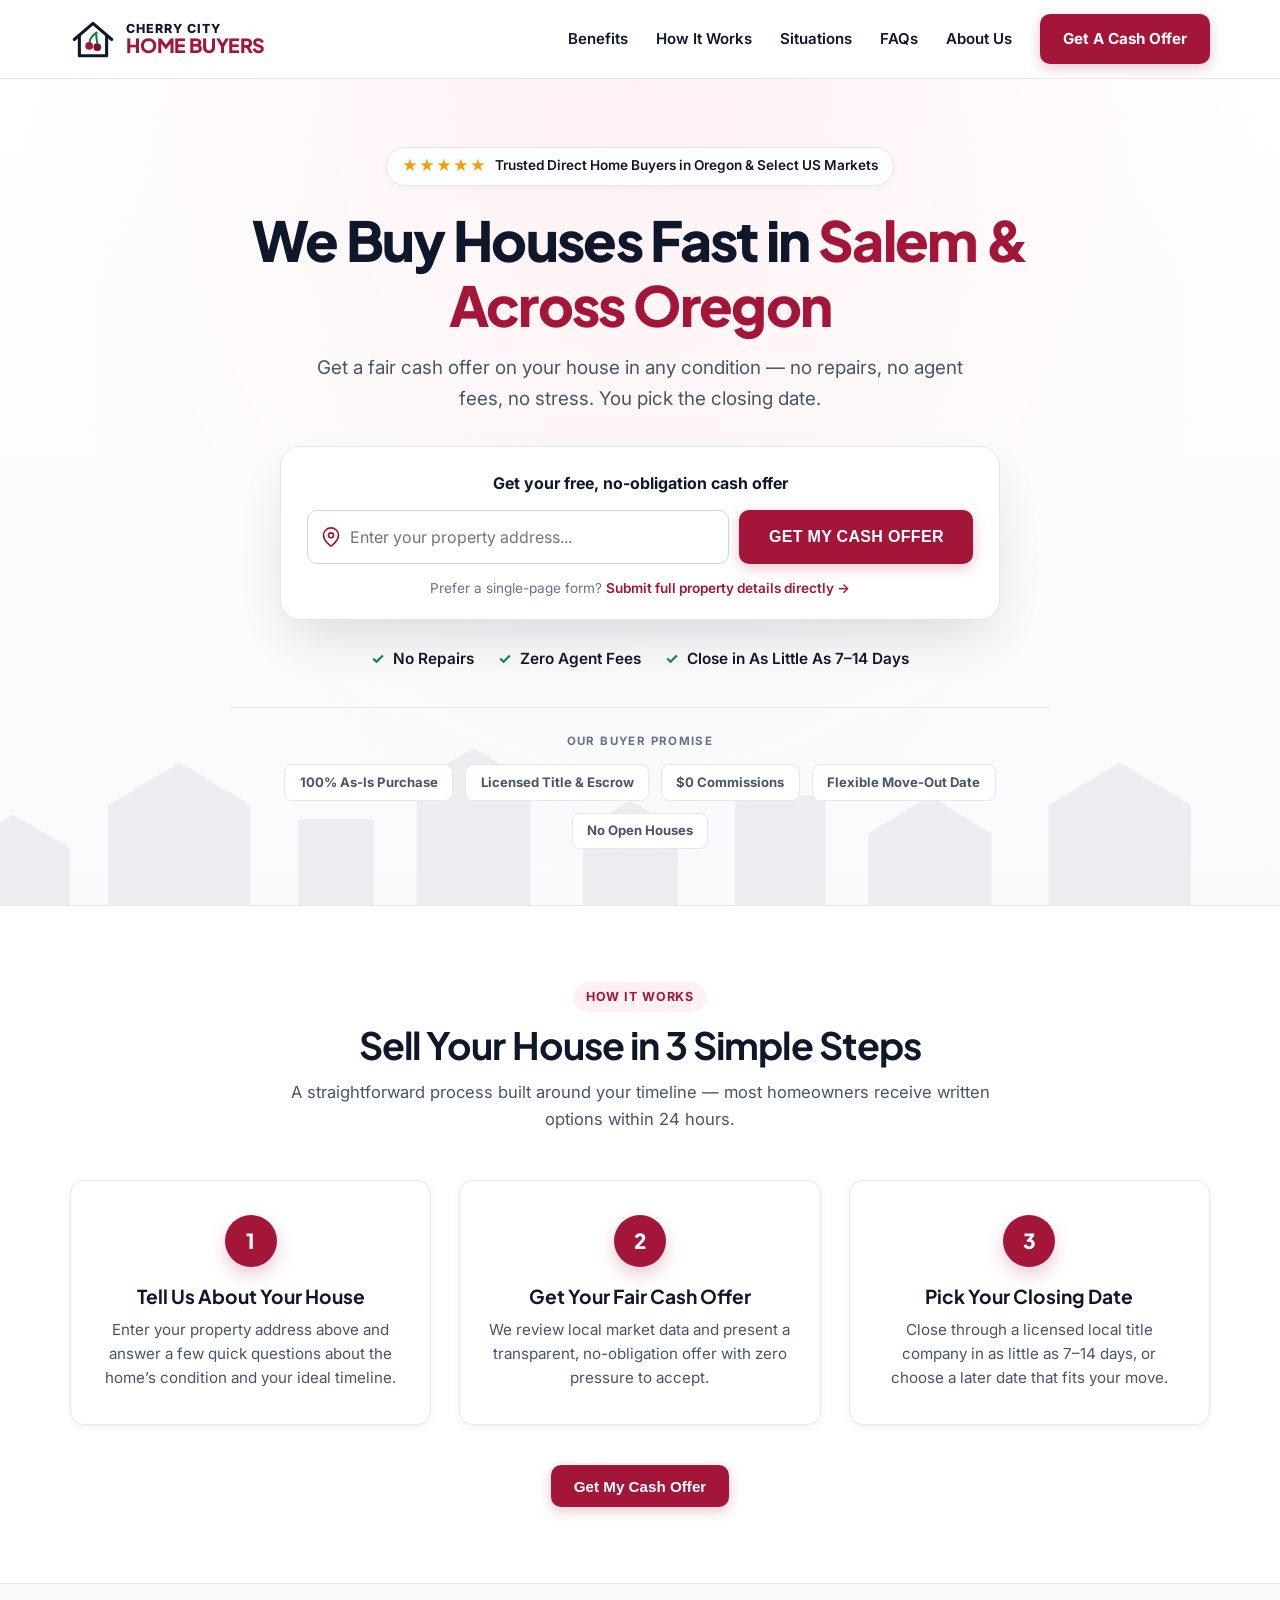
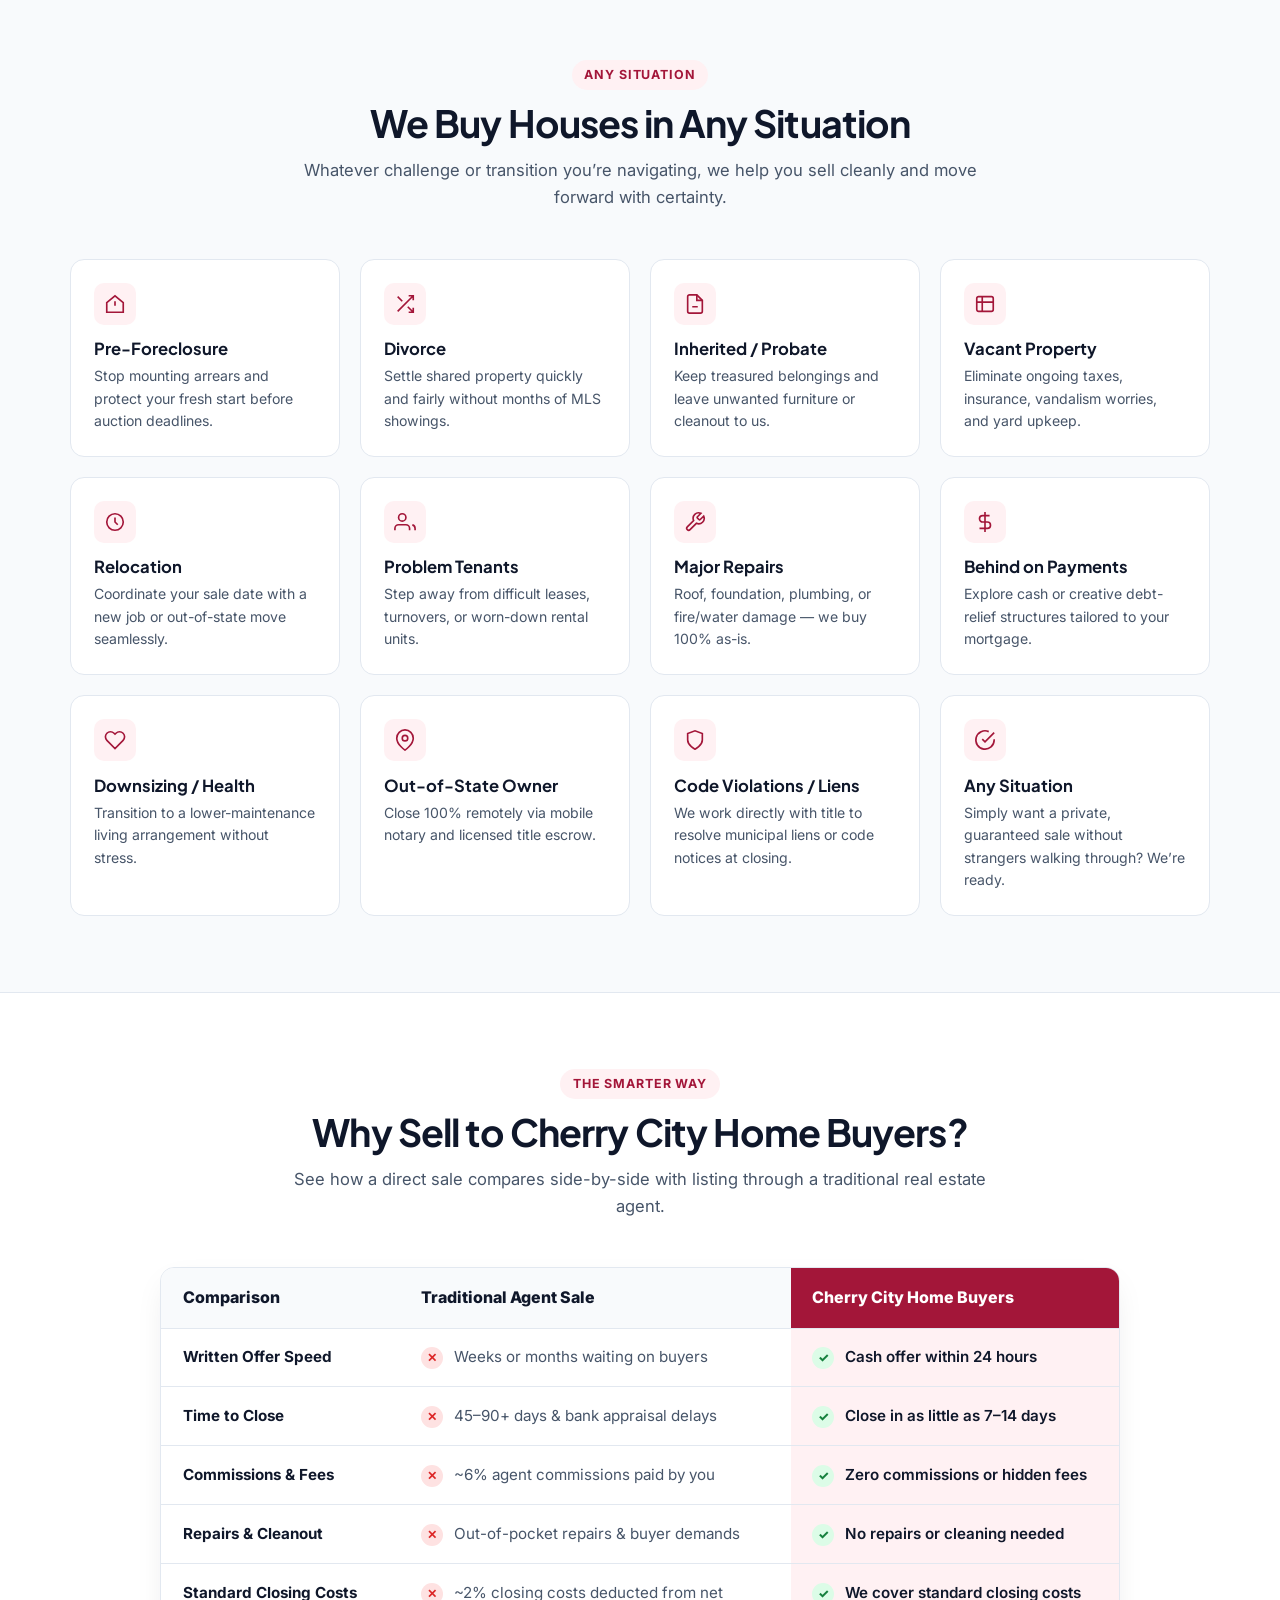
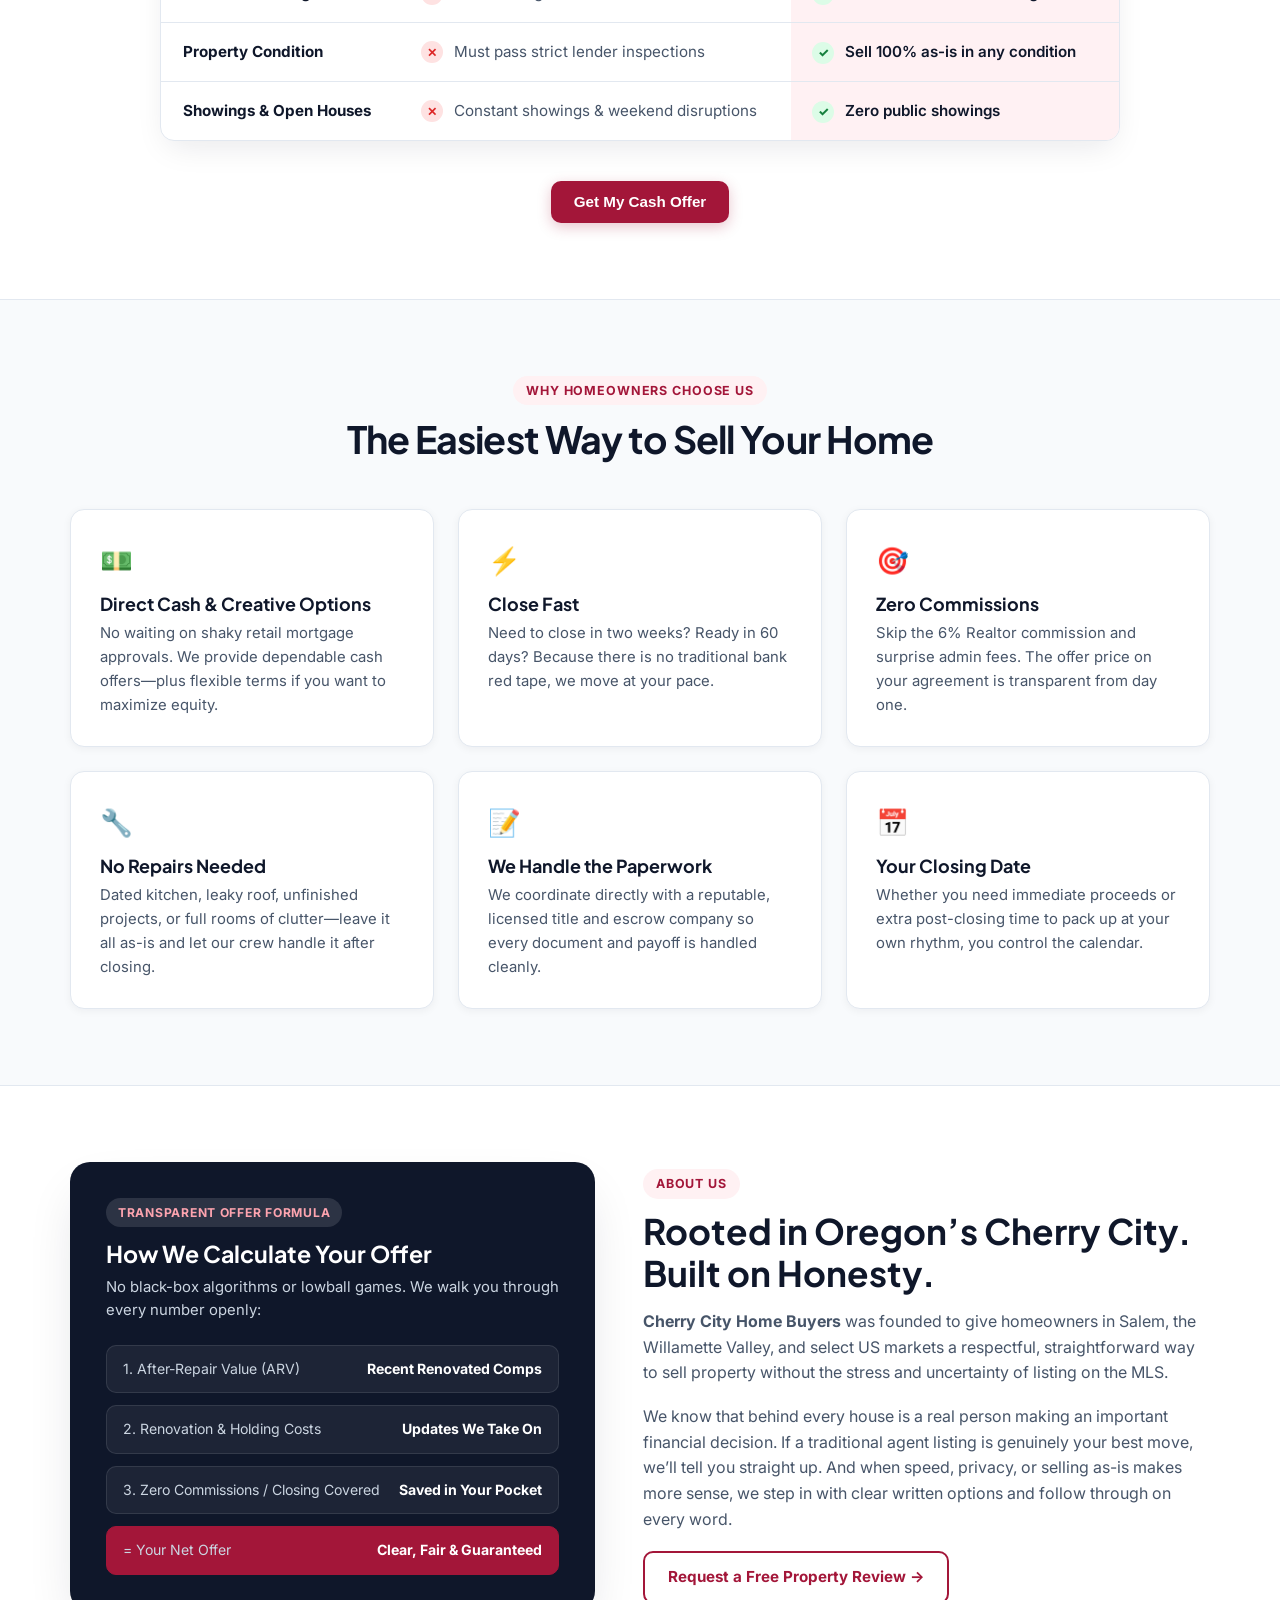
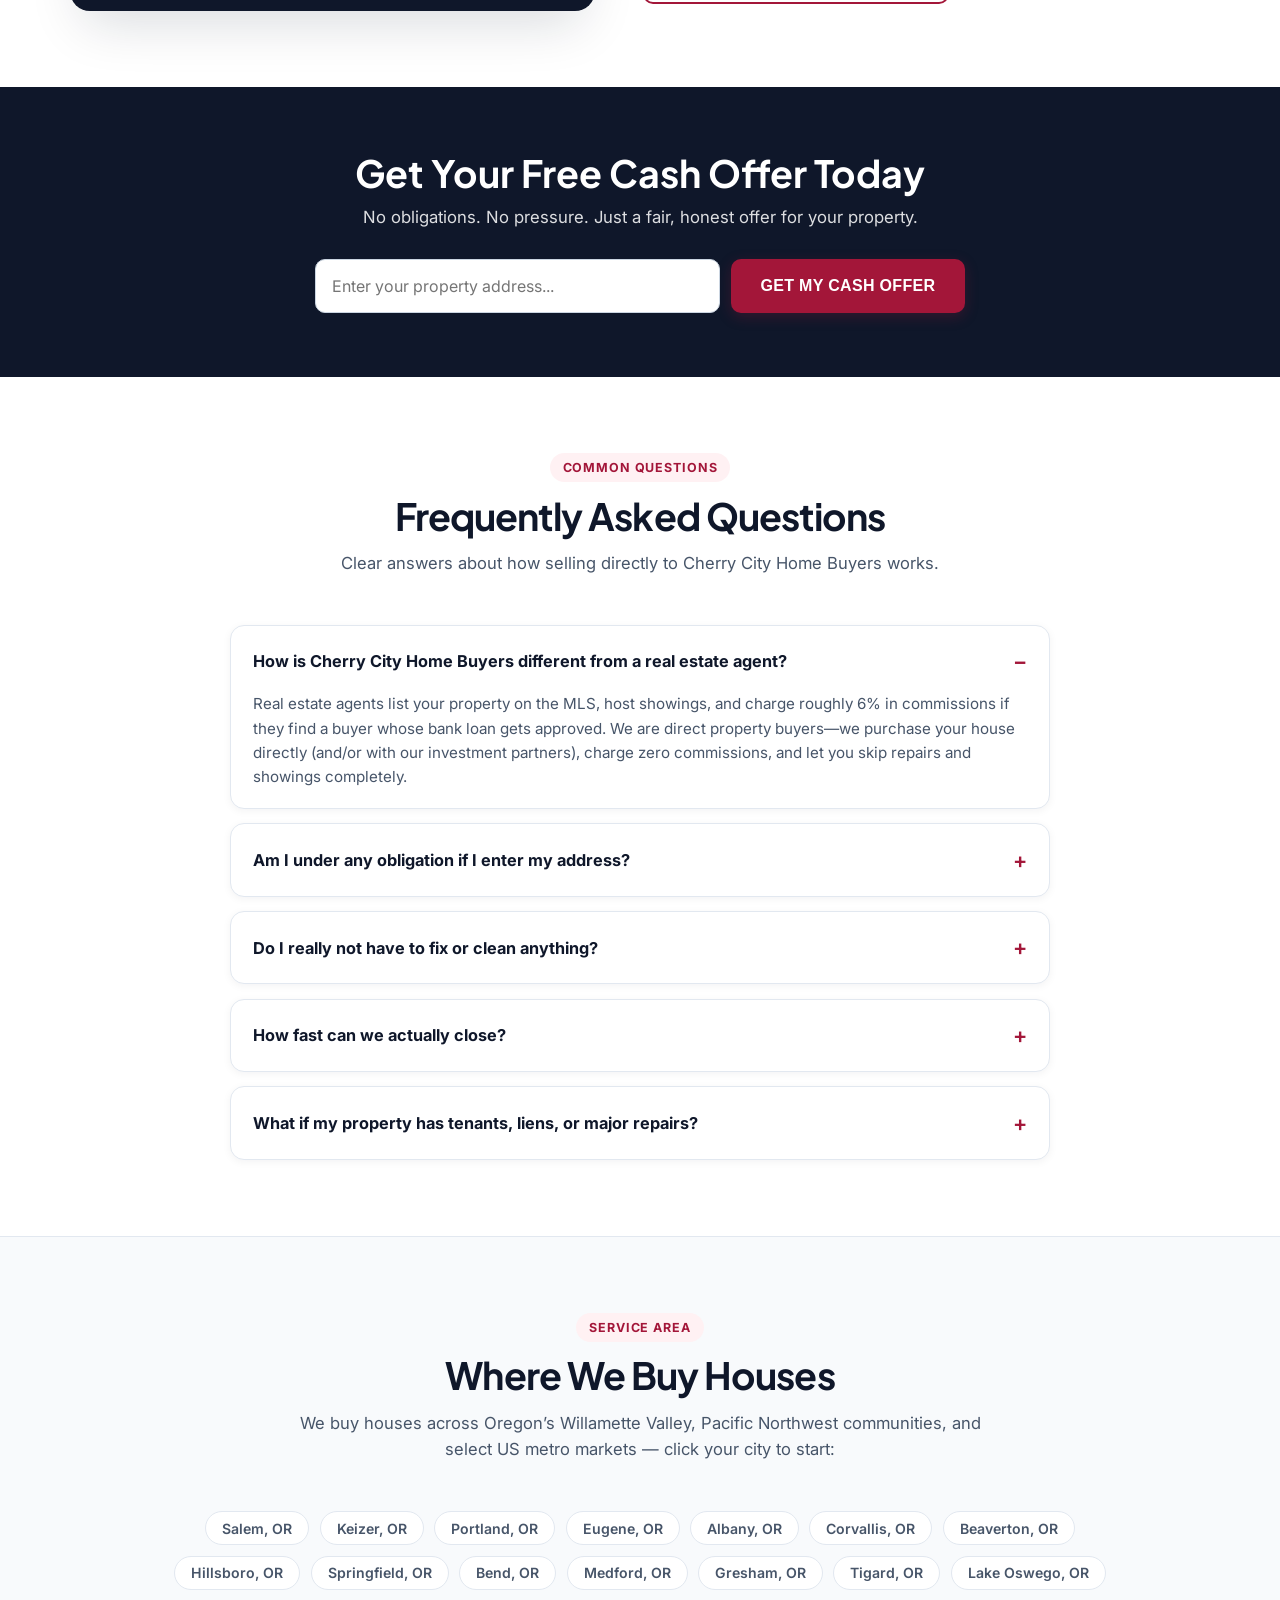
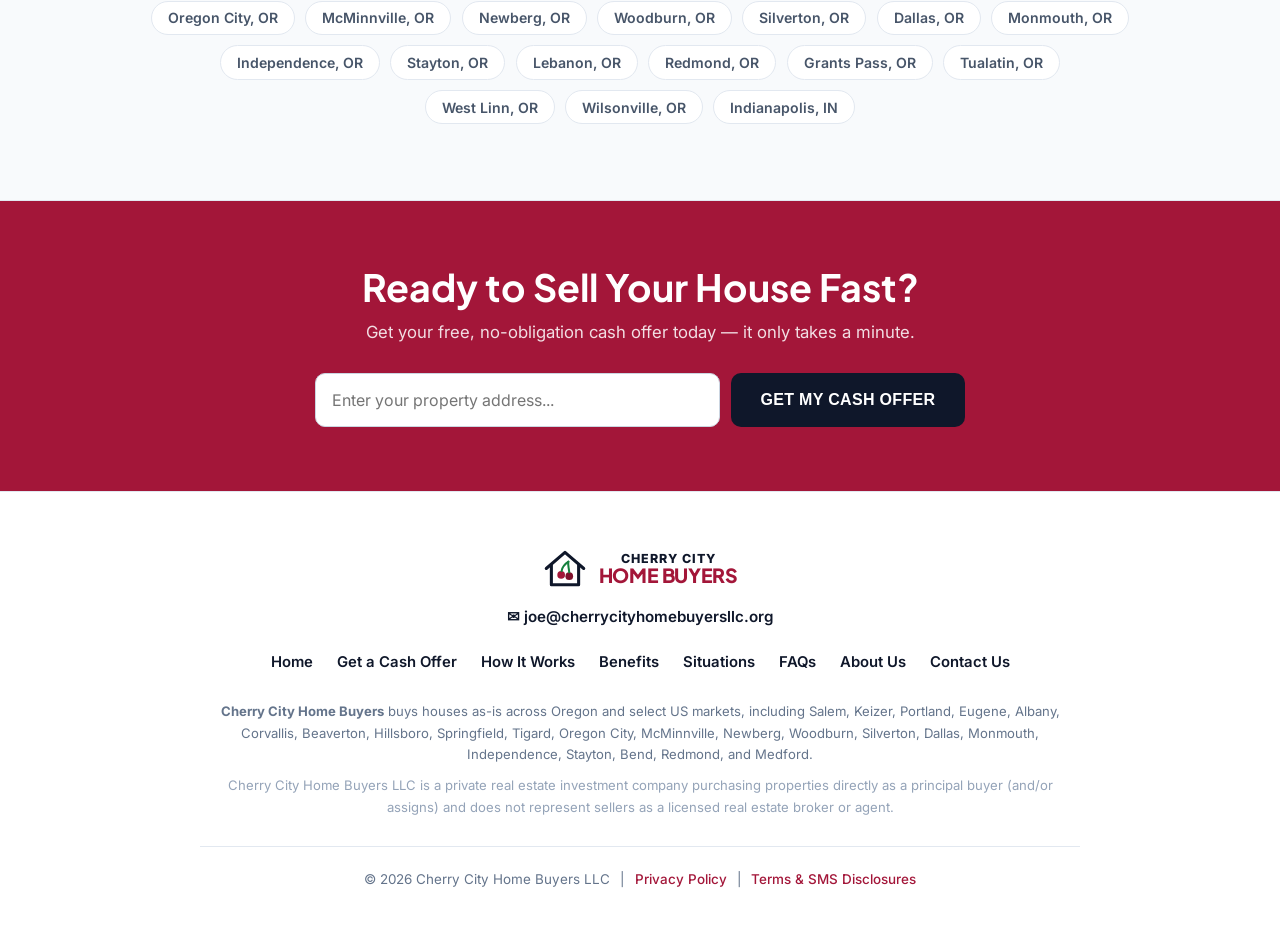
==== commit 7758789f: "chore(domain): bind cherrycityhomebuyersllc.org CNAME and Workspace contact email" ====
--- a/index.html
+++ b/index.html
@@ -549,6 +549,10 @@
         </div>
       </a>
 
+      <div class="footer-contact-row">
+        <a href="mailto:joe@cherrycityhomebuyersllc.org" class="footer-email-link">&#9993; joe@cherrycityhomebuyersllc.org</a>
+      </div>
+
       <nav class="footer-nav" aria-label="Footer Navigation">
         <a href="index.html">Home</a>
         <a href="get-offer.html">Get a Cash Offer</a>
--- a/styles.css
+++ b/styles.css
@@ -902,7 +902,25 @@
 }
 
 .footer-logo {
-  margin-bottom: 1.5rem;
+  margin-bottom: 0.9rem;
+}
+
+.footer-contact-row {
+  margin-bottom: 1.35rem;
+}
+
+.footer-email-link {
+  display: inline-flex;
+  align-items: center;
+  gap: 0.45rem;
+  color: var(--ink);
+  font-weight: 600;
+  font-size: 0.95rem;
+  text-decoration: none;
+}
+
+.footer-email-link:hover {
+  color: var(--brand);
 }
 
 .footer-nav {
